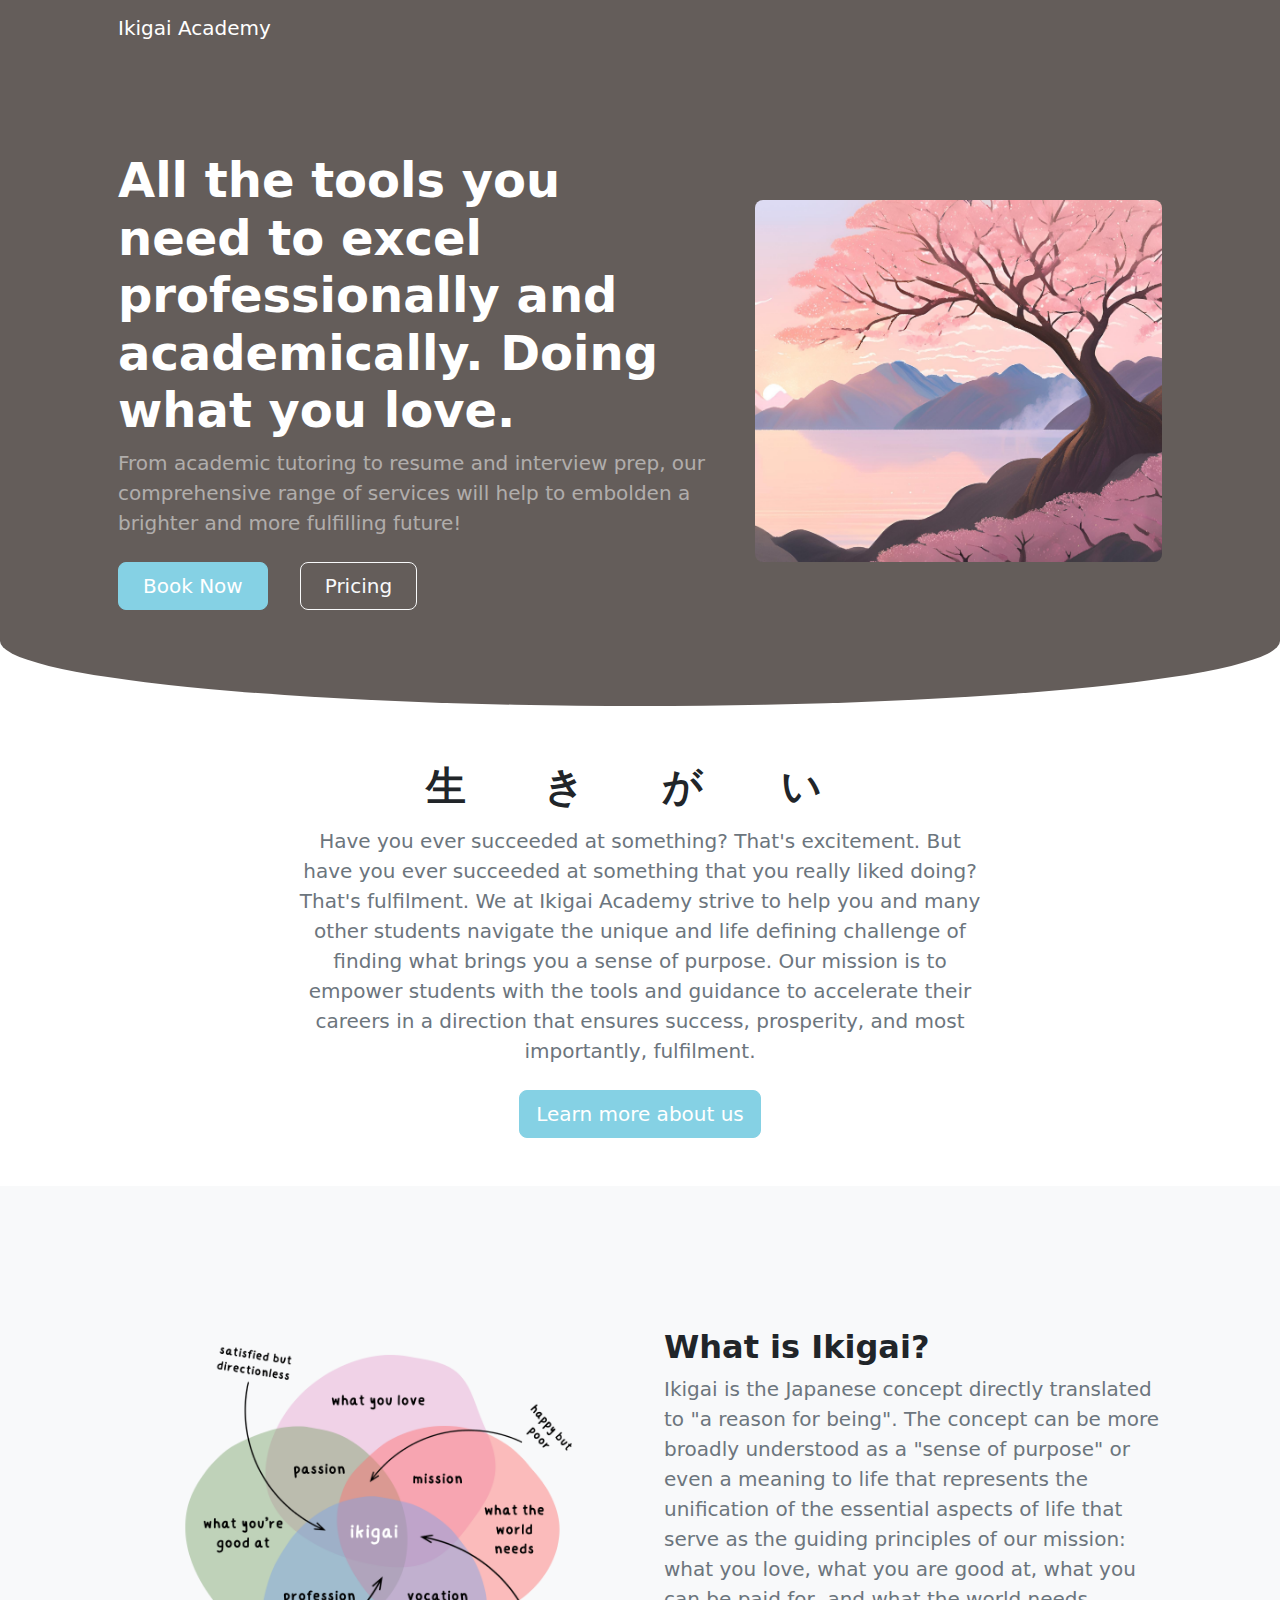
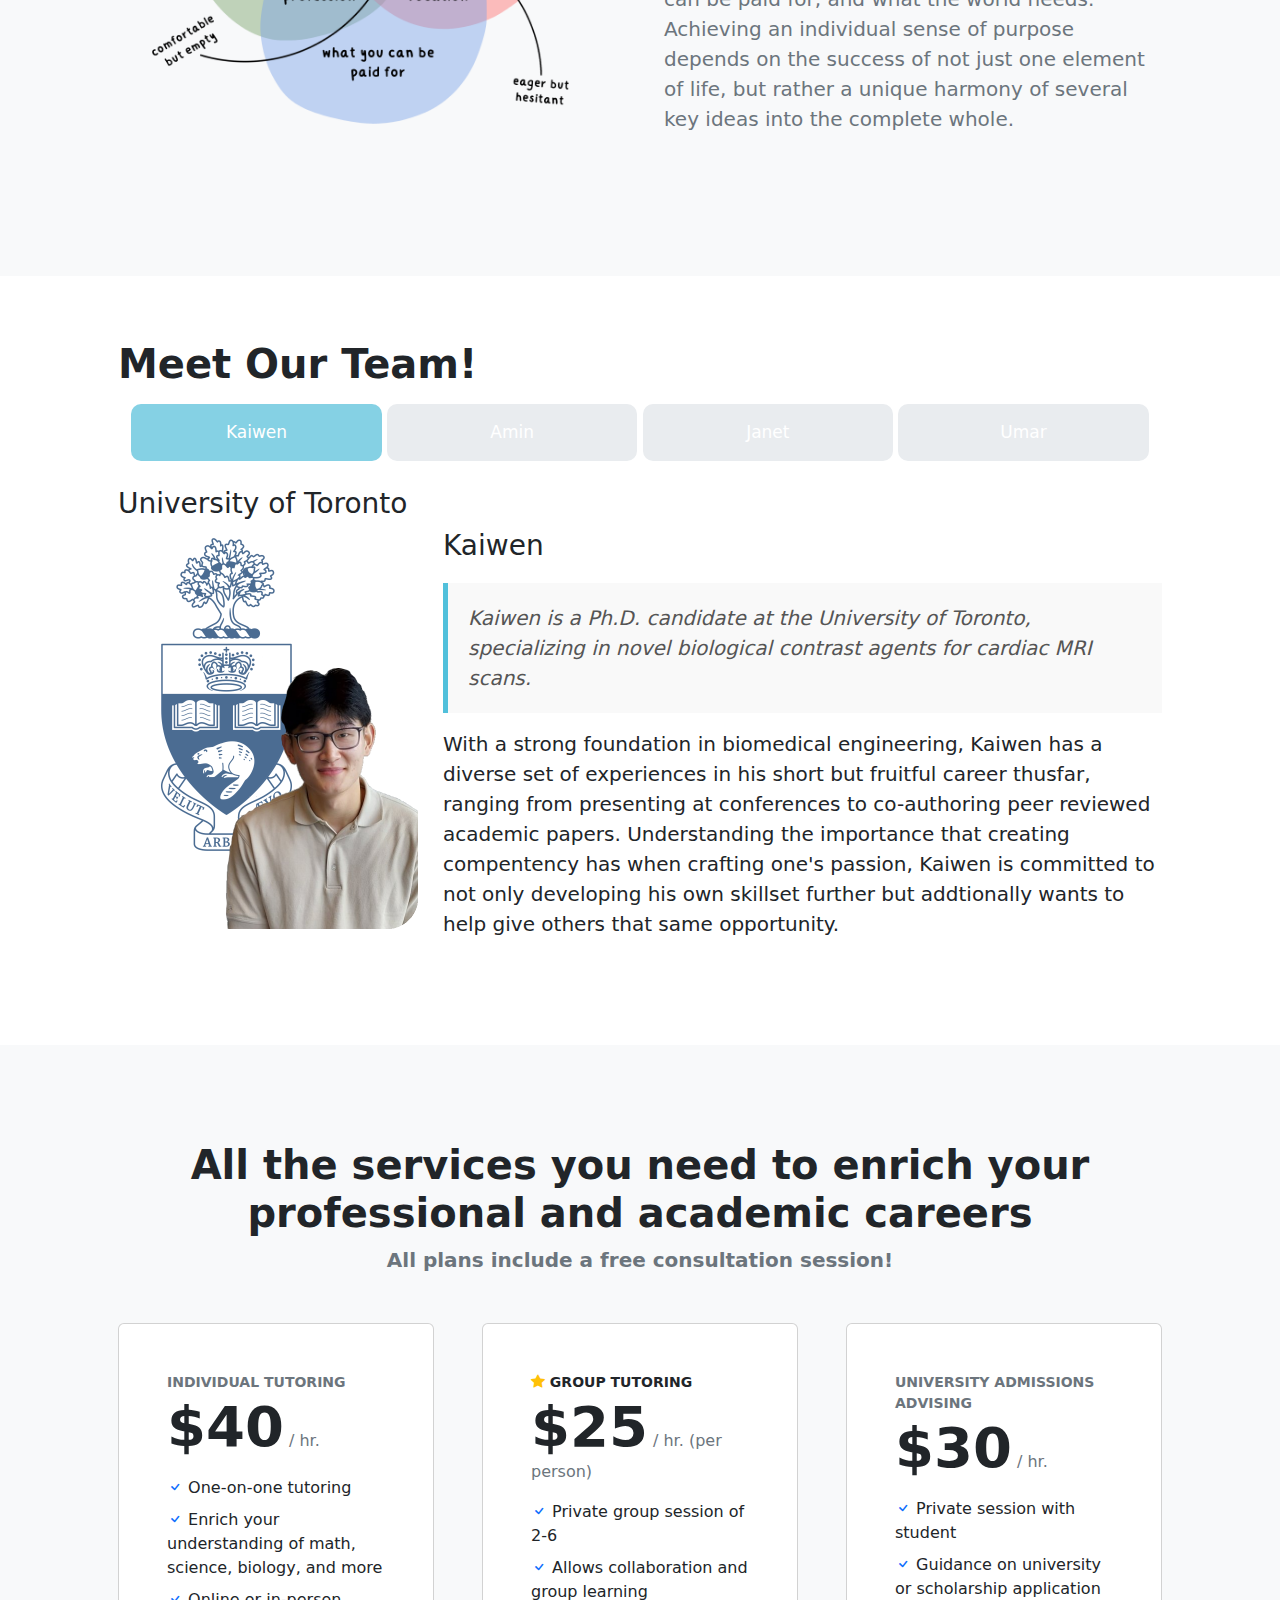
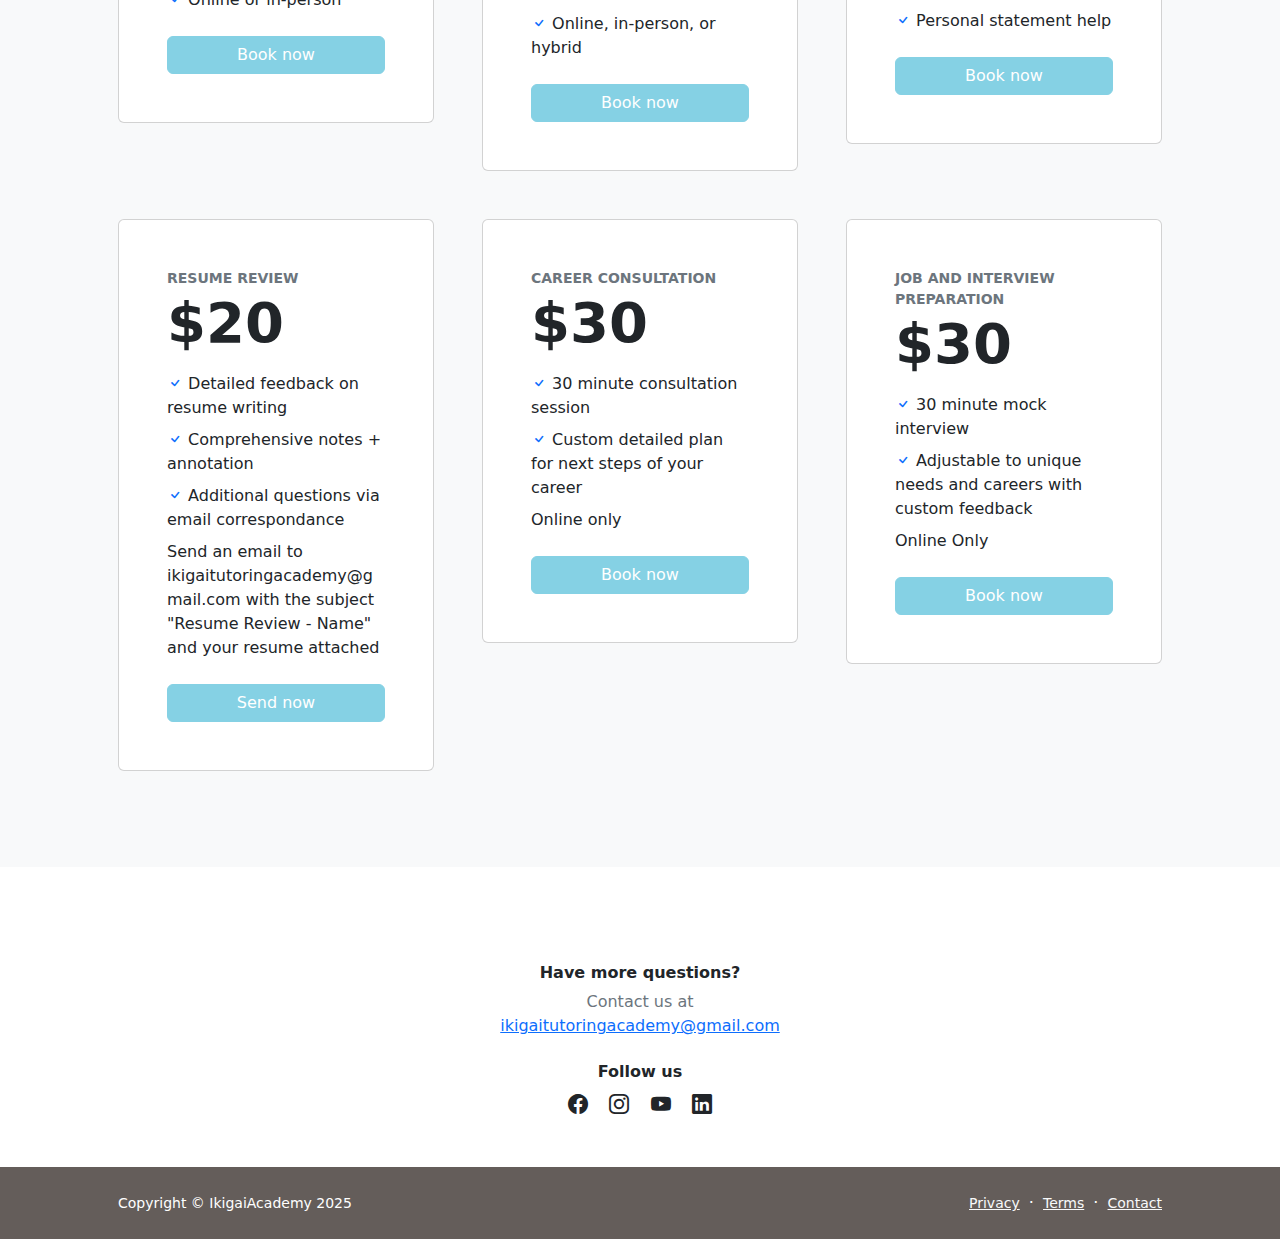
==== index.html @ 88d428cd "style: added stylistic fixes" ====
<!DOCTYPE html>
<html lang="en">
    <head>
        <meta charset="utf-8" />
        <meta name="viewport" content="width=device-width, initial-scale=1, shrink-to-fit=no" />
        <meta name="description" content= Comprehensive academic services company offering academic tutoring, resume services, personal profile and admissions services, job interview and leetcode preparation, and more"" />
        <meta name="author" content="Johnny and Umar" />
        <title>Ikigai Academy Website</title>
        <!-- Favicon-->
        <link rel="icon" type="image/x-icon" href="favicon.ico" />
        <!-- Bootstrap icons-->
        <!-- <link href="https://cdn.jsdelivr.net/npm/bootstrap-icons@1.5.0/font/bootstrap-icons.css" rel="stylesheet" /> -->
        <link rel="stylesheet" href="https://cdn.jsdelivr.net/npm/bootstrap-icons@1.11.3/font/bootstrap-icons.min.css">
        <!-- Core theme CSS (includes Bootstrap)-->
        <link href="css/styles.css" rel="stylesheet" />
    </head>
    <body class="d-flex flex-column h-100">
        <main class="flex-shrink-0">
            <!-- Navigation-->
            <nav class="navbar navbar-expand-lg navbar-dark bg-dark">
                <div class="container px-5">
                    <a class="navbar-brand" href="index.html">Ikigai Academy</a>
                    <!-- <button class="navbar-toggler" type="button" data-bs-toggle="collapse" data-bs-target="#navbarSupportedContent" aria-controls="navbarSupportedContent" aria-expanded="false" aria-label="Toggle navigation"><span class="navbar-toggler-icon"></span></button>
                    <div class="collapse navbar-collapse" id="navbarSupportedContent">
                        <ul class="navbar-nav ms-auto mb-2 mb-lg-0">
                            <li class="nav-item"><a class="nav-link" href="index.html">Home</a></li>
                            <li class="nav-item"><a class="nav-link" href="about.html">About</a></li>
                            <li class="nav-item"><a class="nav-link" href="contact.html">Contact</a></li>
                            <li class="nav-item"><a class="nav-link" href="pricing.html">Pricing</a></li>
                            <li class="nav-item"><a class="nav-link" href="faq.html">FAQ</a></li>
                            </li>
                        </ul>
                    </div> -->
                </div>
            </nav>
            <!-- Header-->
            <header class="bg-dark py-5 header-box">
                <div class="container px-5">
                    <div class="row gx-5 align-items-center justify-content-center">
                        <div class="col-lg-8 col-xl-7 col-xxl-6">
                            <div class="my-5 text-center text-xl-start">
                                <h1 class="display-5 fw-bolder text-white mb-2">All the tools you need to excel professionally and academically. Doing what you love.</h1>
                                <p class="lead fw-normal text-white-50 mb-4">From academic tutoring to resume and interview prep, our comprehensive range of services will help to embolden a brighter and more fulfilling future!</p>
                                <div class="d-grid gap-3 d-sm-flex justify-content-sm-center justify-content-xl-start">
                                    <a class="btn btn-primary btn-lg px-4 me-sm-3" href="https://calendar.app.google/bzR7MNmwE3rQ8UzT7">Book Now</a>
                                    <a class="btn btn-outline-light btn-lg px-4" href="#Pricing">Pricing</a>
                                </div>
                            </div>
                        </div>
                        <div class="col-xl-5 col-xxl-6 d-none d-xl-block text-center"><img class="img-fluid rounded-3 my-5" src="assets/sakura tree.jpg" alt="sakura tree" /></div>
                    </div>
                </div>
            </header>
            <div class="container px-5 pt-4">
                <div class="row justify-content-center">
                    <div class="col-lg-8 col-xxl-6">
                        <div class="text-center my-5">
                            <h1 class="fw-bolder mb-3 kerning"> 生 き が い</h1>
                            <p class="lead fw-normal text-muted mb-4">Have you ever succeeded at something? That's excitement. But have you ever succeeded at something that you really liked doing? That's fulfilment. We at Ikigai Academy strive to help you and many other students navigate the unique and life defining challenge of finding what brings you a sense of purpose. Our mission is to empower students with the tools and guidance to accelerate their careers in a direction that ensures success, prosperity, and most importantly, fulfilment. </p>
                            <a class="btn btn-primary btn-lg" href="#meet-the-team">Learn more about us</a>
                        </div>
                    </div>
                </div>
            </div>
            <!-- About section one-->
            <section class="py-5 bg-light" id="scroll-target">
                <div class="container px-5 my-5">
                    <div class="row gx-5 align-items-center">
                        <div class="col-lg-6"><img class="img-fluid rounded mb-5 mb-lg-0" src="assets/Ikigai Benefits.png" alt="Ikigai 4 way venn diagram" /></div>
                        <div class="col-lg-6">
                            <h2 class="fw-bolder">What is Ikigai?</h2>
                            <p class="lead fw-normal text-muted mb-0">Ikigai is the Japanese concept directly translated to "a reason for being". The concept can be more broadly understood as a "sense of purpose" or even a meaning to life that represents the unification of the essential aspects of life that serve as the guiding principles of our mission: what you love, what you are good at, what you can be paid for, and what the world needs. Achieving an individual sense of purpose depends on the success of not just one element of life, but rather a unique harmony of several key ideas into the complete whole. </p>
                        </div>
                    </div>
                </div>
            </section>
            <!-- Meet the Team Section -->
            <div class="py-5" id="meet-the-team">
                <div class="container px-5 my5">
                    <div class="row gx-5 justify-content-center mb-3 pb-3">
                            <h1 class="fw-bolder m-3"> Meet Our Team!</h1>
                            <div class="tab mb-3">
                                <button class="tablinks" onclick="openCity(event, 'Kaiwen')" id="defaultOpen">Kaiwen</button>
                                <button class="tablinks" onclick="openCity(event, 'Amin')">Amin</button>
                                <button class="tablinks" onclick="openCity(event, 'Janet')">Janet</button>
                                <button class="tablinks" onclick="openCity(event, 'Umar')">Umar</button>
                              </div>
                              
                              <div id="Kaiwen" class="tabcontent">
                                <h3>University of Toronto</h3>
                                <div class="tabcontent-image">
                                    <img src="assets/kaiwen ikigai.png" alt="Kaiwen profile picture with UofT Background" width="300" height="400">
                                </div>
                                <div class="tabcontent-text">
                                    <h3>
                                        Kaiwen
                                    </h3>
                                    <blockquote class="blockquote">
                                        Kaiwen is a Ph.D. candidate at the University of Toronto, specializing in novel biological contrast agents for cardiac MRI scans.
                                    </blockquote>
                                    <p>
                                        With a strong foundation in biomedical engineering, Kaiwen has a diverse set of experiences in his short but fruitful career thusfar, ranging from presenting at conferences to co-authoring peer reviewed academic papers. Understanding the importance that creating compentency has when crafting one's passion, Kaiwen is committed to not only developing his own skillset further but addtionally wants to help give others that same opportunity. 
                                    </p>
                                </div>
                              </div>
                              <div id="Amin" class="tabcontent">
                                <h3>University of McGill</h3>
                                <div class="tabcontent-image">
                                    <img src="assets/amin ikigai.png" alt="Amin profile picture with McGill Background" width="300" height="400">
                                </div>
                                <div class="tabcontent-text">
                                    <h3>Amin</h3>
                                    <blockquote class="blockquote">
                                        Amin is a M.Sc. candidate at the University of McGill in Montreal, concentrating on the control of cell morphology to enhance fusion.
                                    </blockquote>
                                    <p> 
                                        Prior to starting his tenure at the University of McGill, Amin worked extensively in tutoring and accumulated valuable experience working with students in both private tutoring companies and in an academic setting as a teaching assistant. Amin's ability to simplify complex ideas into more understandable foundational concepts with patience and compassion earns him the high praises of both his students and his supervisors alike. While Amin is highly passionate about the delivery of quality education to students in need, he is frustrated with gaps in the tutoring industry and aims to address those insufficiencies. 
                                    </p> 
                                </div>
                              </div>
                              
                              <div id="Janet" class="tabcontent">
                                <h3>University of British Columbia</h3>
                                <div class="tabcontent-image">
                                    <img src="assets/ikigai janet.png" alt="Janet profile picture with UBC logo" width="300" height="400">
                                </div>
                                <div class="tabcontent-text">
                                    <h3>Janet</h3>
                                    <blockquote class="blockquote">
                                        Janet is a graduate M.Eng. student at the University of British Columbia where she is studying advanced anatomy and genomics to expand her theoretical knowledge of biology in hopes of making a novel research contribution in the future.
                                    </blockquote>
                                    <p>
                                        Janet has extensive experience with the AP Biology curriculum and entry-level university and highschool biology courses. She has worked with students to strengthen their foundational understanding of biological principles. With a commitment to enriching curiosity and academic excellence, Janet enjoys helping others navigate complex scientific concepts and develop a deeper appreciation for the life sciences.
                                    </p>
                                </div>
                              </div>
                              
                              <div id="Umar" class="tabcontent">
                                <h3>University of Waterloo</h3>
                                <div class="tabcontent-image">
                                    <img src="assets/umar ikigai.png" alt="Umar profile picture with UWaterloo logo" width="300" height="400">
                                </div>
                                <div class ="tabcontent-text">
                                    <h3>Umar</h3>
                                    <blockquote class="blockquote">
                                        Umar is a Ph.D. student at the University of Waterloo where he is interested in leveraging the rich source of information from novel imaging modalities to better equip doctors in making diagnostic decisions. 
                                    </blockquote>
                                    <p>
                                        Umar has accumulated a breadth of experience in tutoring and career coaching that make him an invaluable asset to the team. One of his biggest contributions is the creation and instruction of a coding bootcamp course in coordination with the University of British Columbia to enroll over 90 students who were able to develop fundamental coding skills as a result. Many students have also been successful in securing job offers much in part to Umar's guidance. As an enormous proponent of the  "do something you like" mindset, Umar hopes to equip students with the tools and mindset they need to do exactly that.  
                                    </p>
                                </div>
                            </div>
                    </div>
                </div>
            </div>
            <!-- Testimonial section-->
            <!-- Ill fill this in once the website is more complete and I can show people the website to ask for testimonials-->
            <!-- <div class="py-5 bg-light">
                <div class="container px-5 my-5">
                    <div class="row gx-5 justify-content-center">
                        <div class="col-lg-10 col-xl-7">
                            <div class="text-center">
                                <div class="fs-4 mb-4 fst-italic">"Working with Start Bootstrap templates has saved me tons of development time when building new projects! Starting with a Bootstrap template just makes things easier!"</div>
                                <div class="d-flex align-items-center justify-content-center">
                                    <img class="rounded-circle me-3" src="https://dummyimage.com/40x40/ced4da/6c757d" alt="..." />
                                    <div class="fw-bold">
                                        Tom Ato
                                        <span class="fw-bold text-primary mx-1">/</span>
                                        CEO, Pomodoro
                                    </div>
                                </div>
                            </div>
                        </div>
                    </div>
                </div>
            </div> -->
                    <!-- Pricing Section -->
                    <section id="Pricing" class="bg-light py-5">
                        <div class="container px-5 my-5">
                            <div class="text-center mb-5">
                                <h1 class="fw-bolder">All the services you need to enrich your professional and academic careers</h1>
                                <p class="lead fw-normal text-muted mb-0"><strong>All plans include a free consultation session!</strong></p>
                            </div>
                            <div class="row gx-5 gy-5 justify-content-center">
                                <!-- Pricing card Individual Tutoring Rate-->
                                <div class="col-lg-6 col-xl-4">
                                    <div class="card mb-5 mb-xl-0">
                                        <div class="card-body p-5">
                                            <div class="small text-uppercase fw-bold text-muted">Individual Tutoring</div>
                                            <div class="mb-3">
                                                <span class="display-4 fw-bold">$40</span>
                                                <span class="text-muted">/ hr.</span>
                                            </div>
                                            <ul class="list-unstyled mb-4">
                                                <li class="mb-2">
                                                    <i class="bi bi-check text-primary"></i>
                                                    One-on-one tutoring
                                                </li>
                                                <li class="mb-2">
                                                    <i class="bi bi-check text-primary"></i>
                                                    Enrich your understanding of math, science, biology, and more
                                                </li>
                                                <li class="mb-2">
                                                    <i class="bi bi-check text-primary"></i>
                                                    Online or in-person
                                                </li>
                                            </ul>
                                            <div class="d-grid"><a class="btn btn-primary" href="https://calendar.app.google/Tv4Whkvnb2jvMEW5A">Book now</a></div>
                                        </div>
                                    </div>
                                </div>
                                <!-- Pricing card pro-->
                                <div class="col-lg-6 col-xl-4">
                                    <div class="card mb-5 mb-xl-0">
                                        <div class="card-body p-5">
                                            <div class="small text-uppercase fw-bold">
                                                <i class="bi bi-star-fill text-warning"></i>
                                                Group Tutoring
                                            </div>
                                            <div class="mb-3">
                                                <span class="display-4 fw-bold">$25</span>
                                                <span class="text-muted">/ hr. (per person) </span>
                                            </div>
                                            <ul class="list-unstyled mb-4">
                                                <li class="mb-2">
                                                    <i class="bi bi-check text-primary"></i>
                                                    Private group session of 2-6
                                                </li>
                                                <li class="mb-2">
                                                    <i class="bi bi-check text-primary"></i>
                                                    Allows collaboration and group learning
                                                </li>
                                                <li class="mb-2">
                                                    <i class="bi bi-check text-primary"></i>
                                                    Online, in-person, or hybrid
                                                </li>
                                            </ul>
                                            <div class="d-grid"><a class="btn btn-primary" href="https://calendar.app.google/Tv4Whkvnb2jvMEW5A">Book now</a></div>
                                        </div>
                                    </div>
                                </div>
                                <!-- Pricing card university/scholarship admissions-->
                                <div class="col-lg-6 col-xl-4">
                                    <div class="card">
                                        <div class="card-body p-5">
                                            <div class="small text-uppercase fw-bold text-muted">University Admissions Advising</div>
                                            <div class="mb-3">
                                                <span class="display-4 fw-bold">$30</span>
                                                <span class="text-muted">/ hr.</span>
                                            </div>
                                            <ul class="list-unstyled mb-4">
                                                <li class="mb-2">
                                                    <i class="bi bi-check text-primary"></i>
                                                    Private session with student
                                                </li>
                                                <li class="mb-2">
                                                    <i class="bi bi-check text-primary"></i>
                                                    Guidance on university or scholarship application
                                                </li>
                                                <li class="mb-2">
                                                    <i class="bi bi-check text-primary"></i>
                                                    Personal statement help
                                                </li>
                                            </ul>
                                            <div class="d-grid"><a class="btn btn-primary" href="https://calendar.app.google/Tv4Whkvnb2jvMEW5A">Book now</a></div>
                                        </div>
                                    </div>
                                </div>
                                <!-- Resume Review Price card-->
                                <div class="col-lg-6 col-xl-4">
                                    <div class="card">
                                        <div class="card-body p-5">
                                            <div class="small text-uppercase fw-bold text-muted">Resume Review</div>
                                            <div class="mb-3">
                                                <span class="display-4 fw-bold">$20</span>
                                            </div>
                                            <ul class="list-unstyled mb-4">
                                                <li class="mb-2">
                                                    <i class="bi bi-check text-primary"></i>
                                                    Detailed feedback on resume writing
                                                </li>
                                                <li class="mb-2">
                                                    <i class="bi bi-check text-primary"></i>
                                                    Comprehensive notes + annotation
                                                </li>
                                                <li class="mb-2">
                                                    <i class="bi bi-check text-primary"></i>
                                                    Additional questions via email correspondance
                                                </li>
                                                <li class="mb-2">
                                                    <i class="bi text-primary"></i>
                                                    Send an email to ikigaitutoringacademy@gmail.com with the subject "Resume Review - Name" and your resume attached
                                                </li>
                                            </ul>
                                            <div class="d-grid"><a class="btn btn-primary" href="mailto:ikigaitutoringacademy@gmail.com">Send now</a></div>
                                        </div>
                                    </div>
                                </div>
                                <!-- Career Consultation-->
                                <div class="col-lg-6 col-xl-4">
                                    <div class="card">
                                        <div class="card-body p-5">
                                            <div class="small text-uppercase fw-bold text-muted">Career Consultation</div>
                                            <div class="mb-3">
                                                <span class="display-4 fw-bold">$30</span>
                                            </div>
                                            <ul class="list-unstyled mb-4">
                                                <li class="mb-2">
                                                    <i class="bi bi-check text-primary"></i>
                                                    30 minute consultation session
                                                </li>
                                                <li class="mb-2">
                                                    <i class="bi bi-check text-primary"></i>
                                                    Custom detailed plan for next steps of your career
                                                </li>
                                                <li class="mb-2">
                                                    <i class="bi text-primary"></i>
                                                    Online only
                                                </li>
                                            </ul>
                                            <div class="d-grid"><a class="btn btn-primary" href="https://calendar.app.google/V8hbBfUcusur49PV9">Book now</a></div>
                                        </div>
                                    </div>
                                </div>
                                <!-- job and interview preparation -->
                                <div class="col-lg-6 col-xl-4">
                                    <div class="card">
                                        <div class="card-body p-5">
                                            <div class="small text-uppercase fw-bold text-muted">Job and Interview Preparation</div>
                                            <div class="mb-3">
                                                <span class="display-4 fw-bold">$30</span>
                                            </div>
                                            <ul class="list-unstyled mb-4">
                                                <li class="mb-2">
                                                    <i class="bi bi-check text-primary"></i>
                                                    30 minute mock interview 
                                                </li>
                                                <li class="mb-2">
                                                    <i class="bi bi-check text-primary"></i>
                                                    Adjustable to unique needs and careers with custom feedback
                                                </li>
                                                <li class="mb-2">
                                                    <i class="bi text-primary"></i>
                                                    Online Only
                                                </li>
                                            </ul>
                                            <div class="d-grid"><a class="btn btn-primary" href="https://calendar.app.google/V8hbBfUcusur49PV9">Book now</a></div>
                                        </div>
                                    </div>
                                </div>
                            </div>
                        </div>
                    </section>
                    <!-- Contact Us Section -->
                    <div class="col-xl-4 mx-auto">
                        <div class="card border-0 mt-xl-5">
                            <div class="card-body p-4 py-lg-5">
                                <div class="d-flex align-items-center justify-content-center">
                                    <div class="text-center">
                                        <div class="h6 fw-bolder">Have more questions?</div>
                                        <p class="text-muted mb-4">
                                            Contact us at
                                            <br />
                                            <a href="mailto:ikigaitutoringacademy@gmail.com">ikigaitutoringacademy@gmail.com</a>
                                        </p>
                                        <div class="h6 fw-bolder">Follow us</div>
                                        <a class="fs-5 px-2 link-dark" href="https://www.facebook.com/profile.php?id=61571661329926"><i class="bi-facebook"></i></a>
                                        <a class="fs-5 px-2 link-dark" href="https://www.instagram.com/ikigai.learning/"><i class="bi-instagram"></i></a>
                                        <a class="fs-5 px-2 link-dark" href="https://www.youtube.com/channel/UC8iQ8KEg0OSWCcL-Brpf7nA"><i class="bi-youtube"></i></a>
                                        <a class="fs-5 px-2 link-dark" href="https://www.linkedin.com/company/ikigailearningacademy/"><i class="bi-linkedin"></i></a> 
                                    </div>
                                </div>
                            </div>
                        </div>
                    </div>
                    <!-- Call to action-->
                    <!-- <div class="bg-primary bg-gradient p-4 p-sm-5">
                        <div class="d-flex align-items-center justify-content-center flex-column flex-xl-row text-center text-xl-start">
                            <div class="ms-xl-4">
                                <div class="input-group mb-2">
                                    <input class="form-control" type="text" placeholder="Email address..." aria-label="Email address..." aria-describedby="button-newsletter" />
                                    <button class="btn btn-outline-light" id="button-newsletter" type="button">Sign up</button>
                                </div>
                                <div class="small text-white-50">We care about privacy, and will never share your data.</div>
                            </div>
                        </div>
                    </div> -->
                <!-- </div> -->
            <!-- </section> -->
        </main>
        <!-- Footer-->
        <footer class="bg-dark py-4 mt-auto">
            <div class="container px-5">
                <div class="row align-items-center justify-content-between flex-column flex-sm-row">
                    <div class="col-auto"><div class="small m-0 text-white">Copyright &copy; IkigaiAcademy 2025</div></div>
                    <div class="col-auto">
                        <a class="link-light small" href="#!">Privacy</a>
                        <span class="text-white mx-1">&middot;</span>
                        <a class="link-light small" href="#!">Terms</a>
                        <span class="text-white mx-1">&middot;</span>
                        <a class="link-light small" href="#!">Contact</a>
                    </div>
                </div>
            </div>
        </footer>
        <!-- Bootstrap core JS-->
        <script src="https://cdn.jsdelivr.net/npm/bootstrap@5.2.3/dist/js/bootstrap.bundle.min.js"></script>
        <!-- Core theme JS-->
        <script src="js/scripts.js"></script>
    </body>
</html>
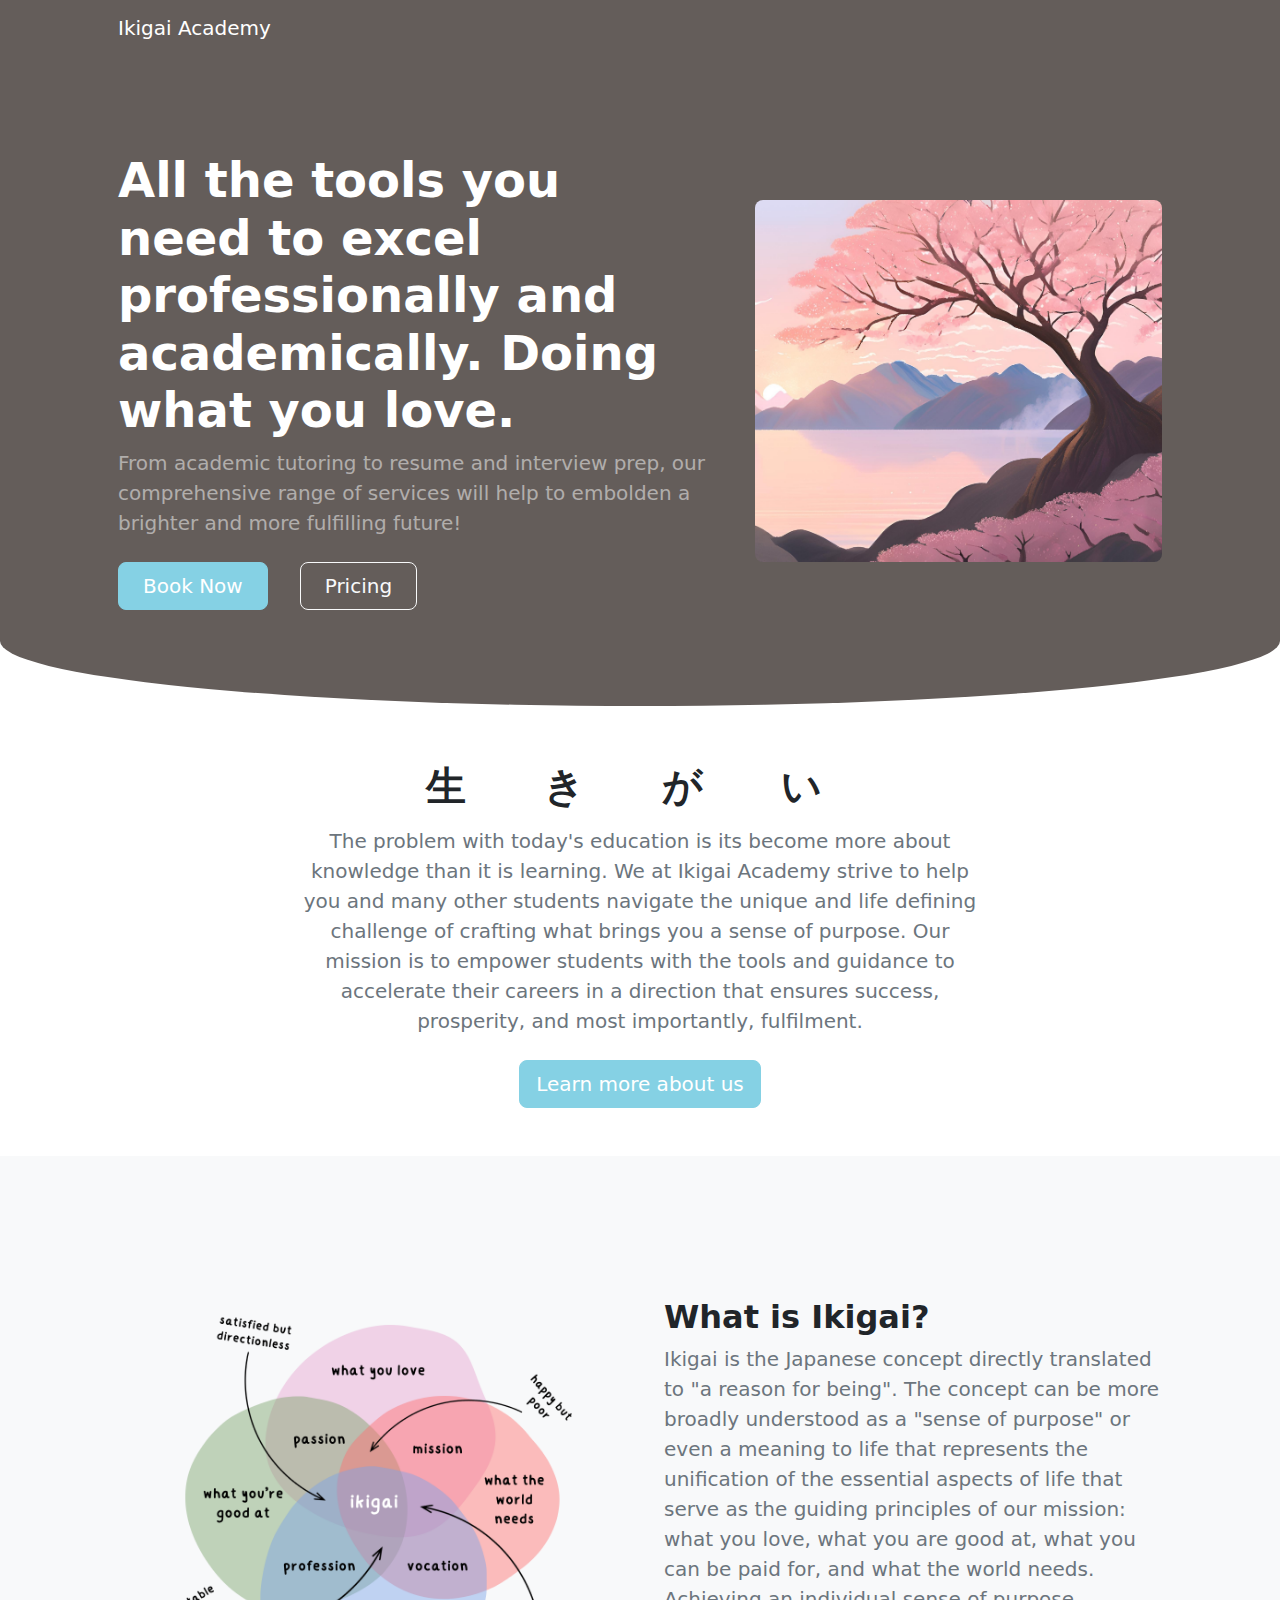
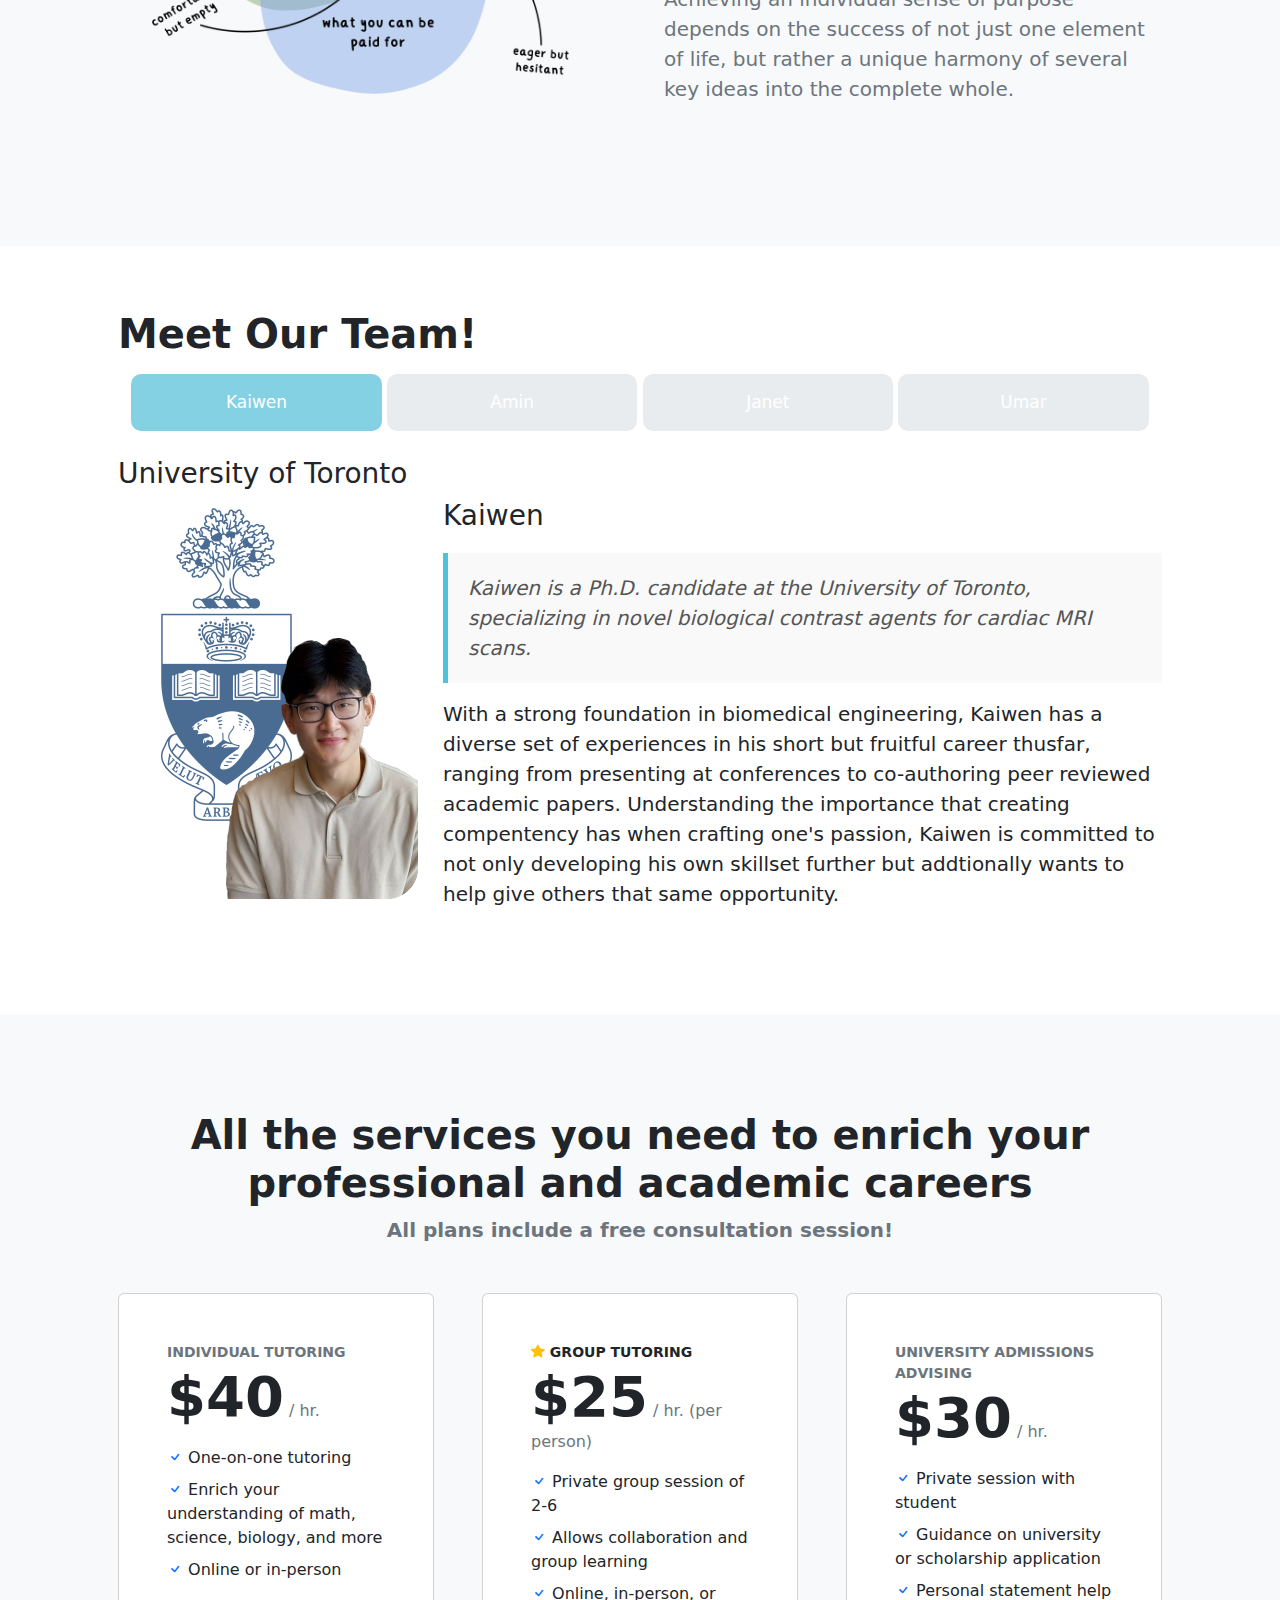
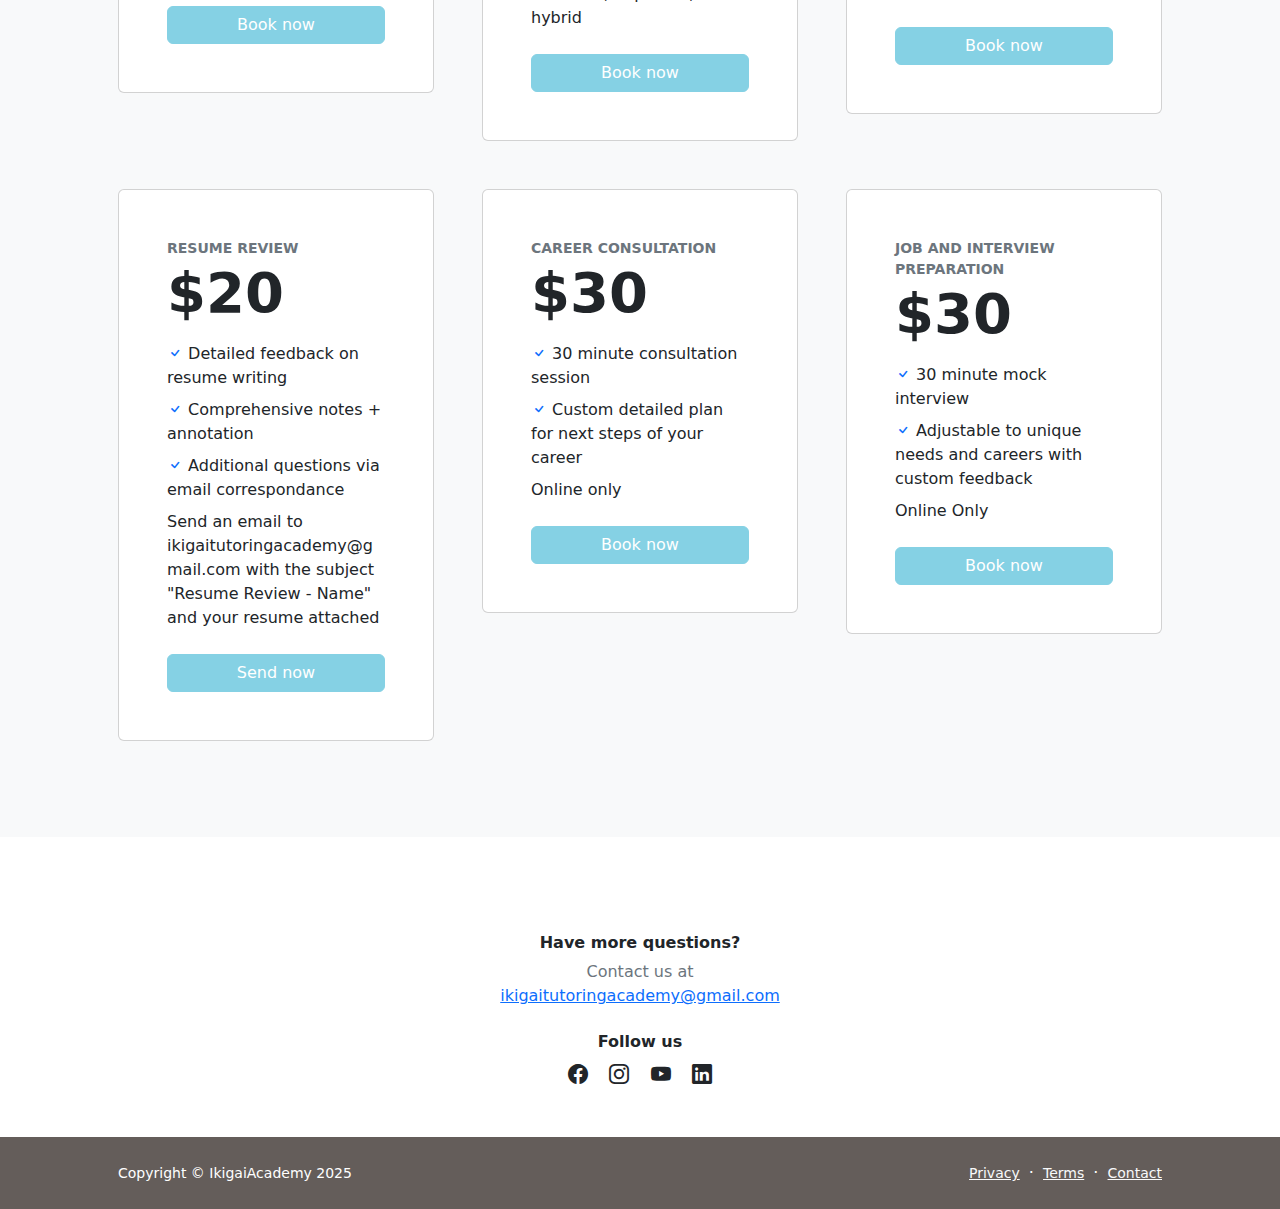
==== commit 8e2ebff0: "chore: changed text" ====
--- a/index.html
+++ b/index.html
@@ -56,7 +56,7 @@
                     <div class="col-lg-8 col-xxl-6">
                         <div class="text-center my-5">
                             <h1 class="fw-bolder mb-3 kerning"> 生 き が い</h1>
-                            <p class="lead fw-normal text-muted mb-4">Have you ever succeeded at something? That's excitement. But have you ever succeeded at something that you really liked doing? That's fulfilment. We at Ikigai Academy strive to help you and many other students navigate the unique and life defining challenge of finding what brings you a sense of purpose. Our mission is to empower students with the tools and guidance to accelerate their careers in a direction that ensures success, prosperity, and most importantly, fulfilment. </p>
+                            <p class="lead fw-normal text-muted mb-4">The problem with today's education is its become more about knowledge than it is learning. We at Ikigai Academy strive to help you and many other students navigate the unique and life defining challenge of crafting what brings you a sense of purpose. Our mission is to empower students with the tools and guidance to accelerate their careers in a direction that ensures success, prosperity, and most importantly, fulfilment. </p>
                             <a class="btn btn-primary btn-lg" href="#meet-the-team">Learn more about us</a>
                         </div>
                     </div>
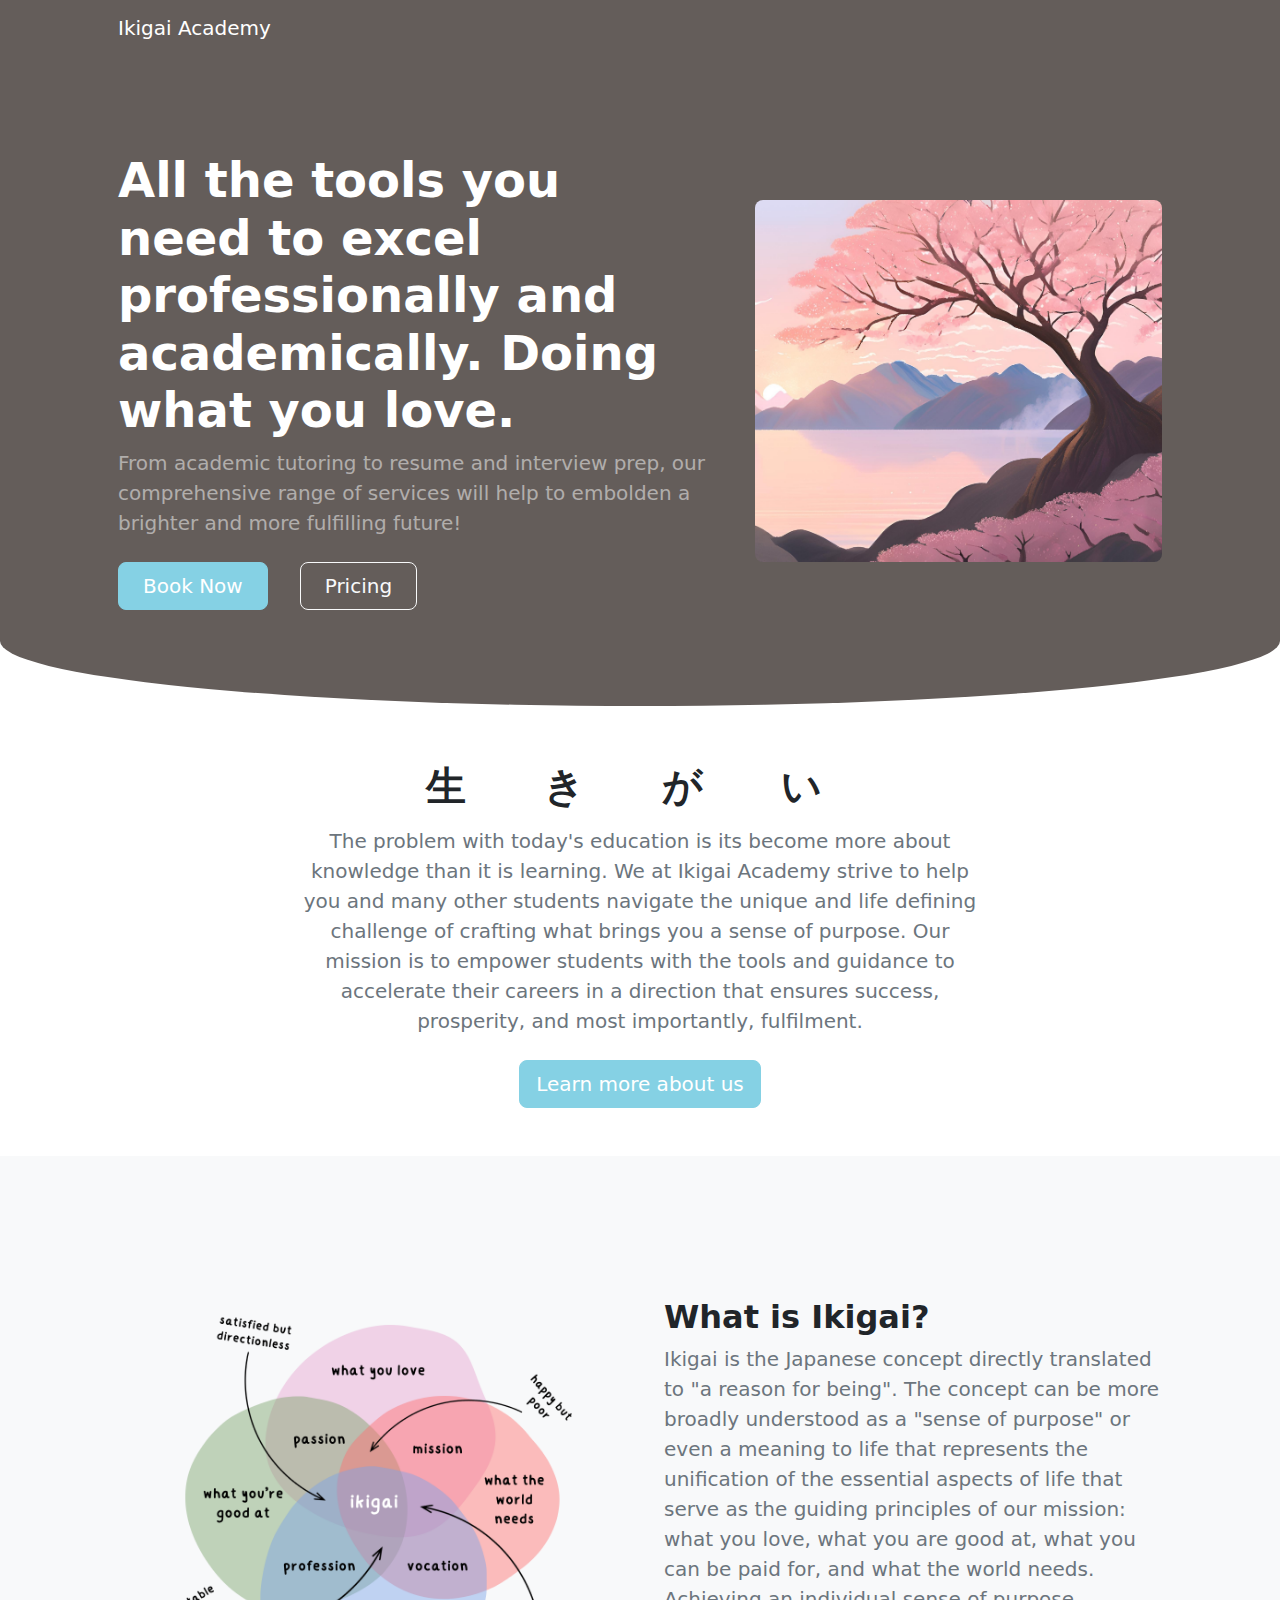
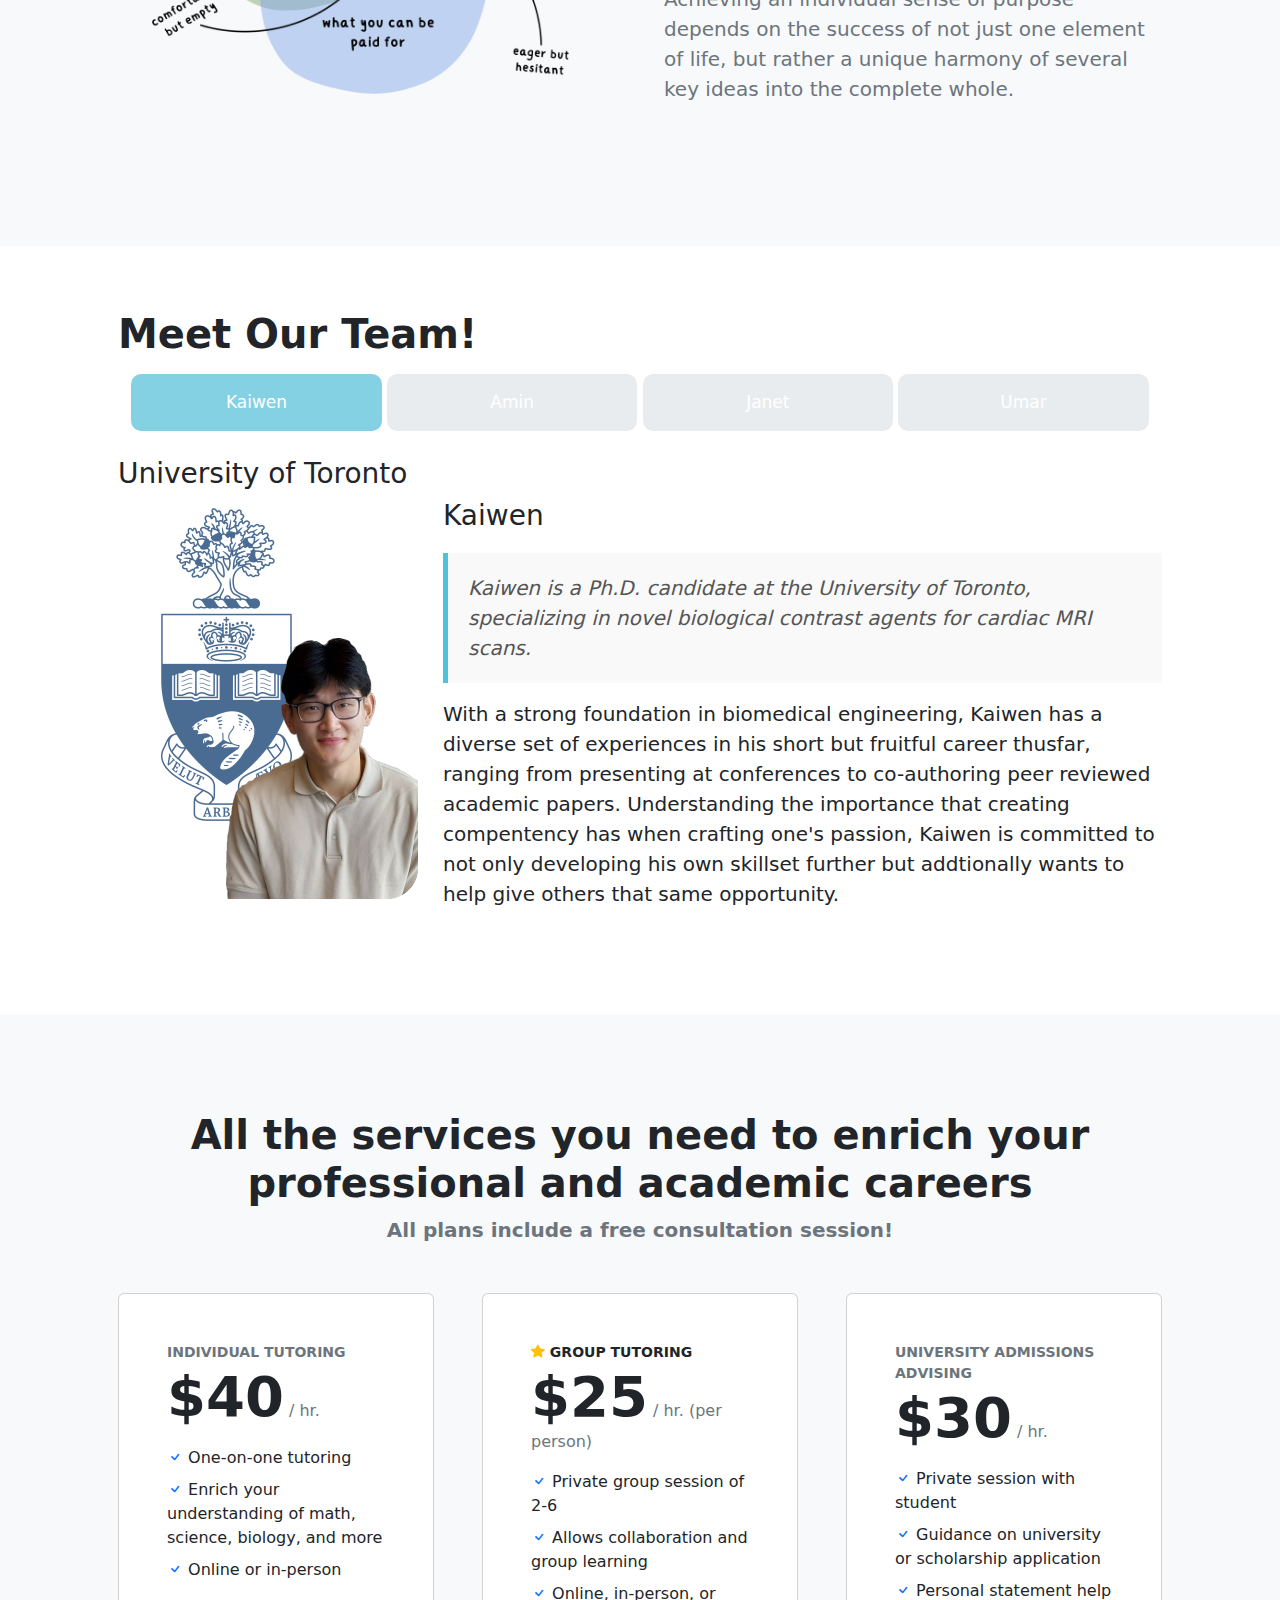
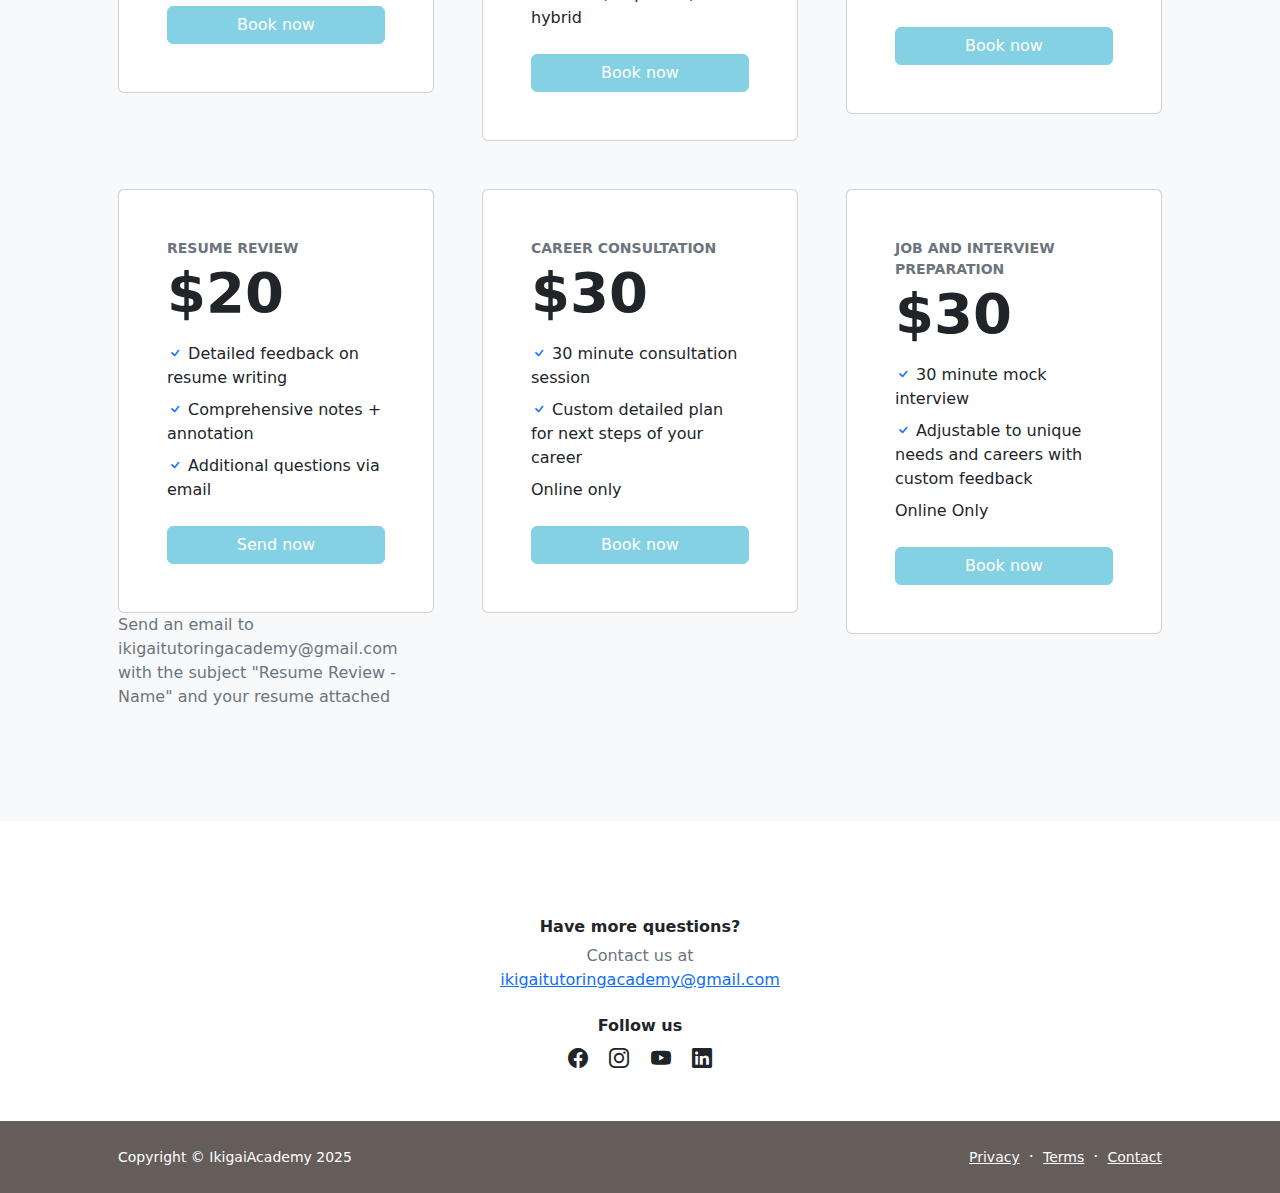
==== commit 62a0a769: "style: fixed misalignment of price card sizes" ====
--- a/index.html
+++ b/index.html
@@ -285,16 +285,19 @@
                                                 </li>
                                                 <li class="mb-2">
                                                     <i class="bi bi-check text-primary"></i>
-                                                    Additional questions via email correspondance
-                                                </li>
-                                                <li class="mb-2">
+                                                    Additional questions via email
+                                                </li>
+                                                <!-- <li class="mb-2">
                                                     <i class="bi text-primary"></i>
                                                     Send an email to ikigaitutoringacademy@gmail.com with the subject "Resume Review - Name" and your resume attached
-                                                </li>
+                                                </li> -->
                                             </ul>
                                             <div class="d-grid"><a class="btn btn-primary" href="mailto:ikigaitutoringacademy@gmail.com">Send now</a></div>
                                         </div>
                                     </div>
+                                    <p class="text-secondary">
+                                        Send an email to ikigaitutoringacademy@gmail.com with the subject "Resume Review - Name" and your resume attached
+                                    </p>
                                 </div>
                                 <!-- Career Consultation-->
                                 <div class="col-lg-6 col-xl-4">
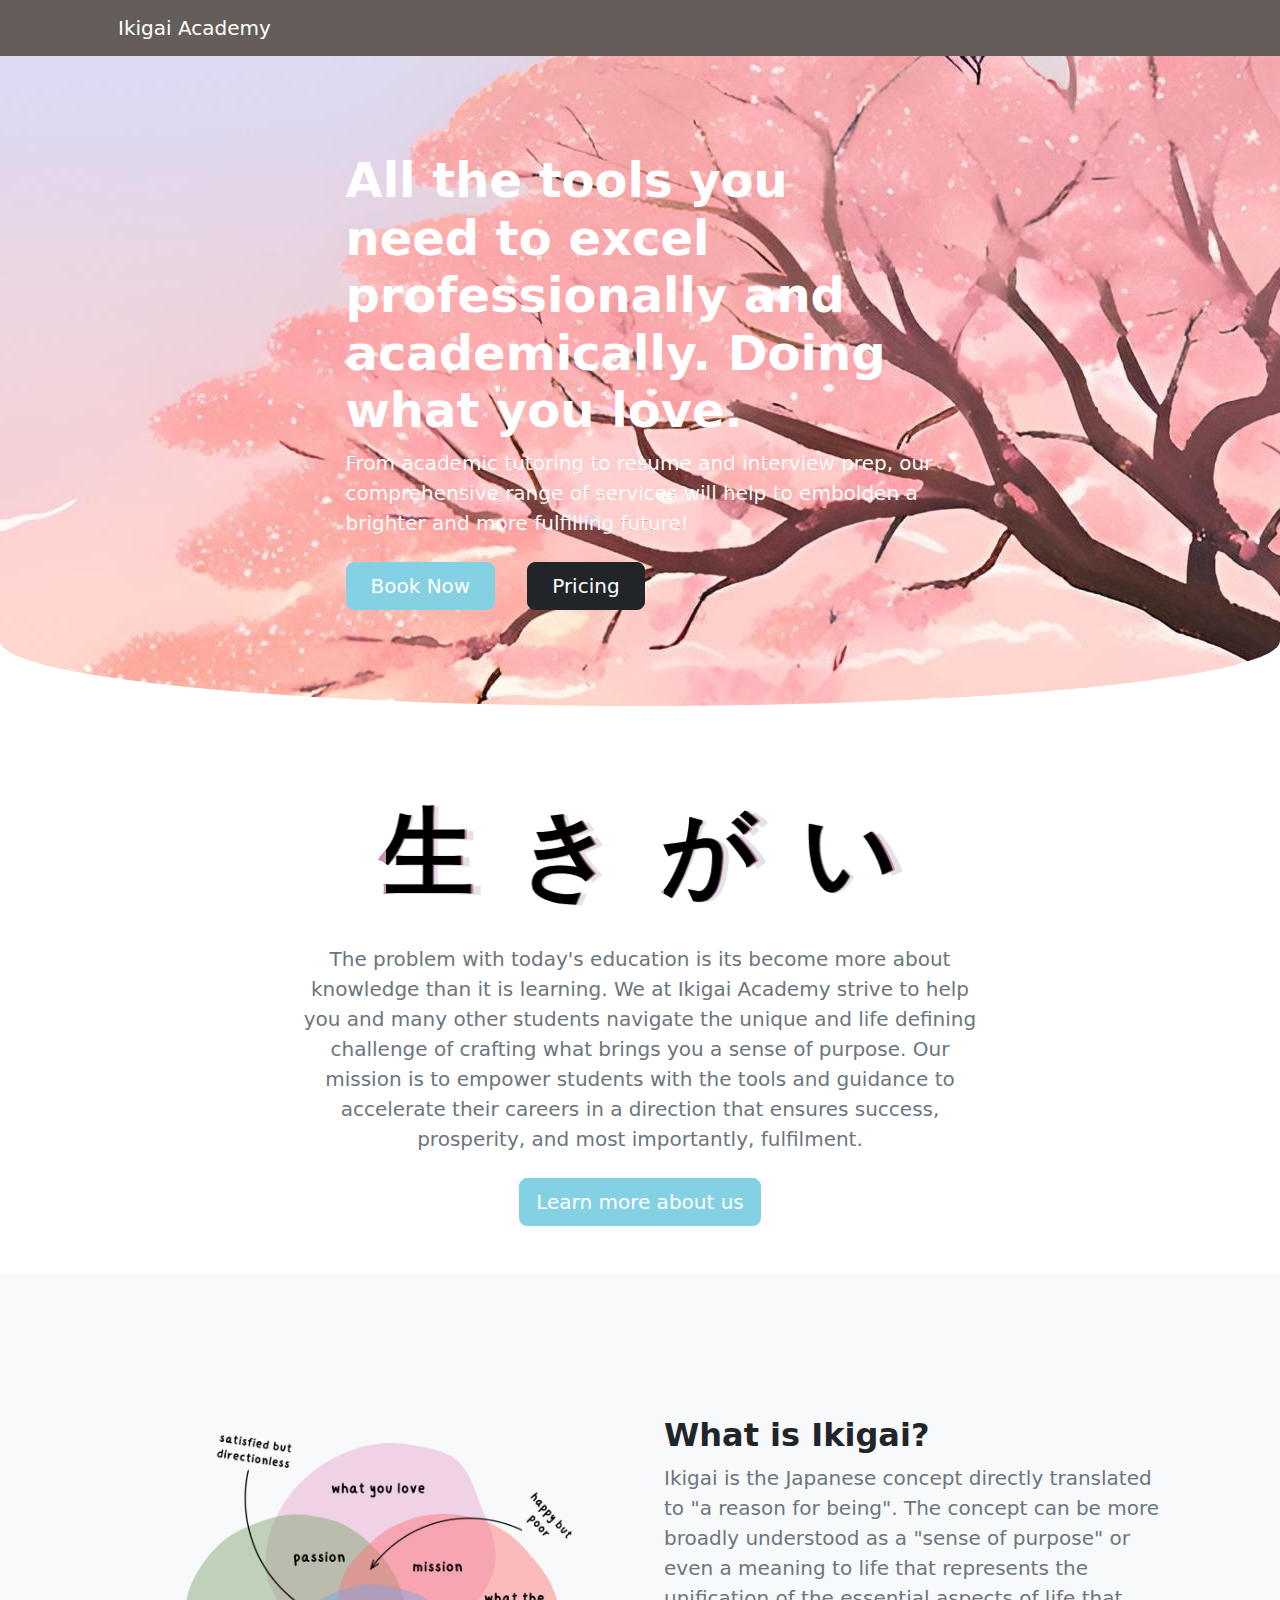
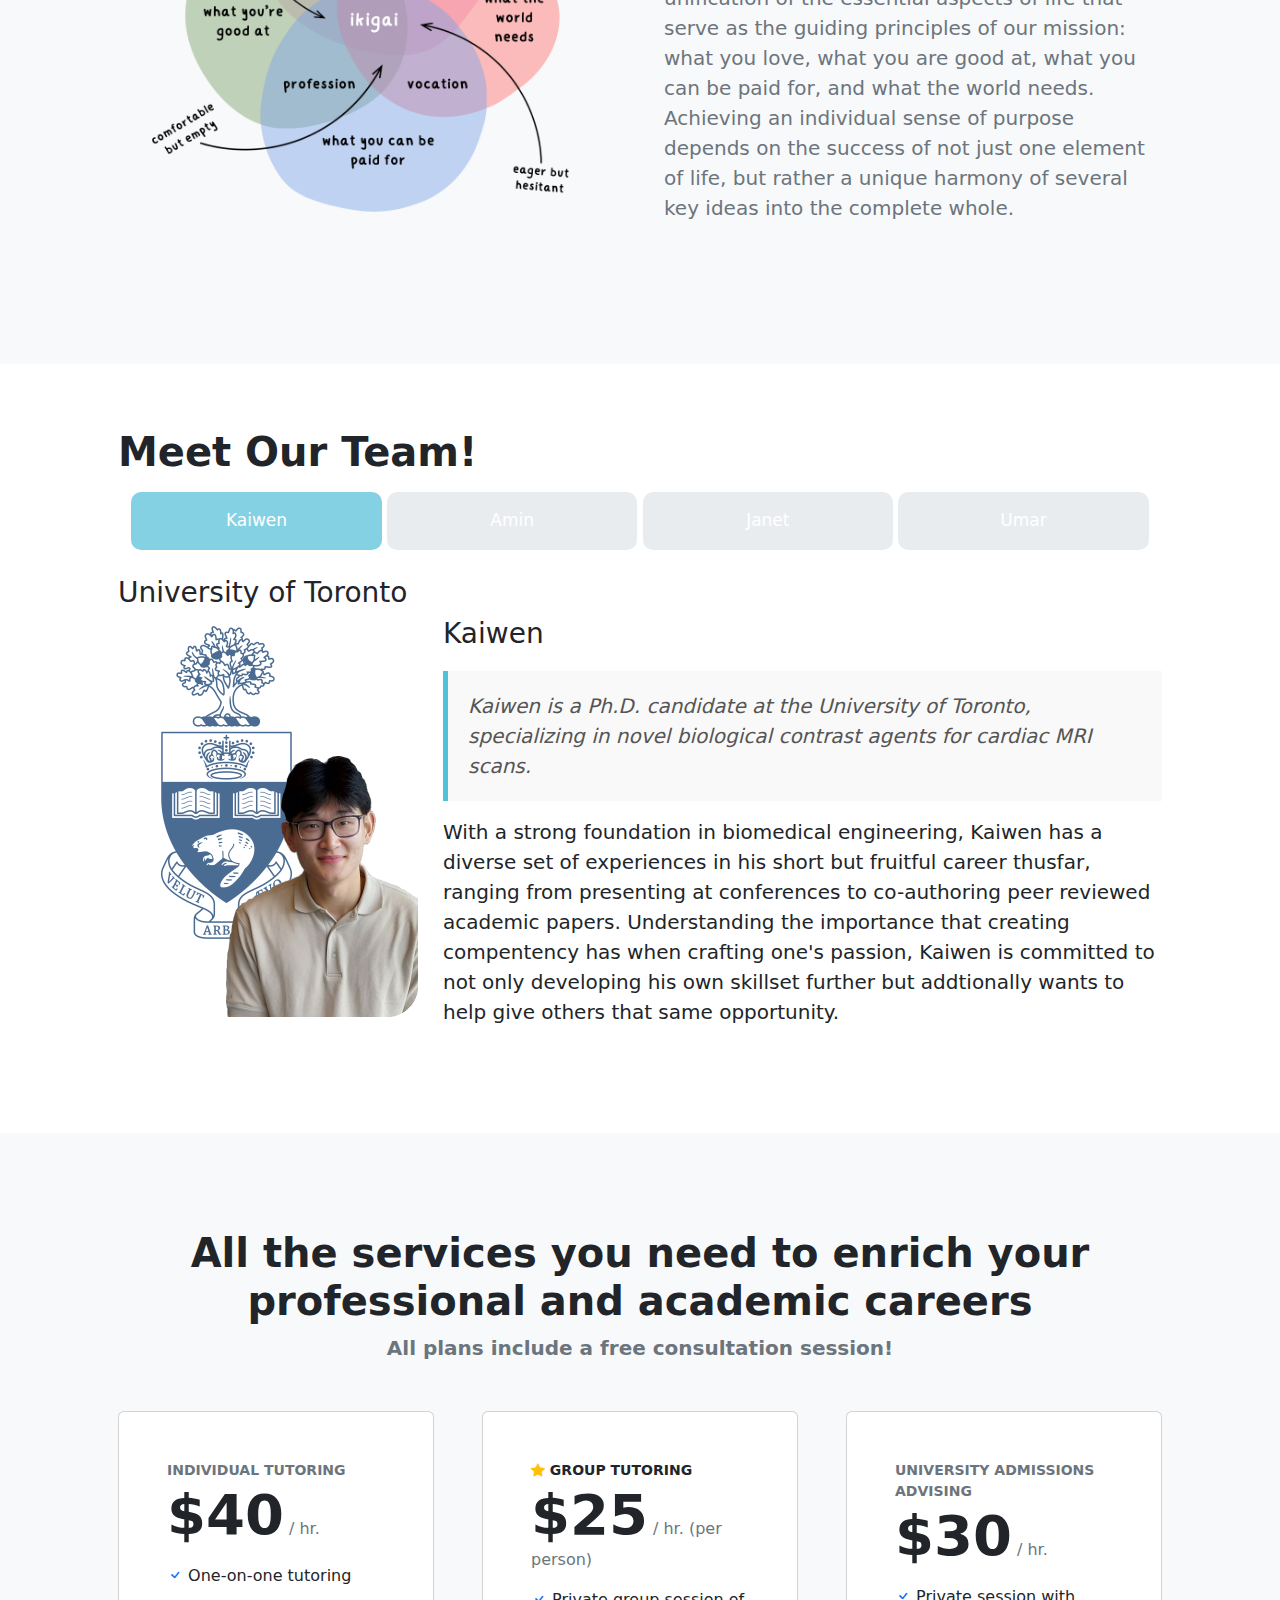
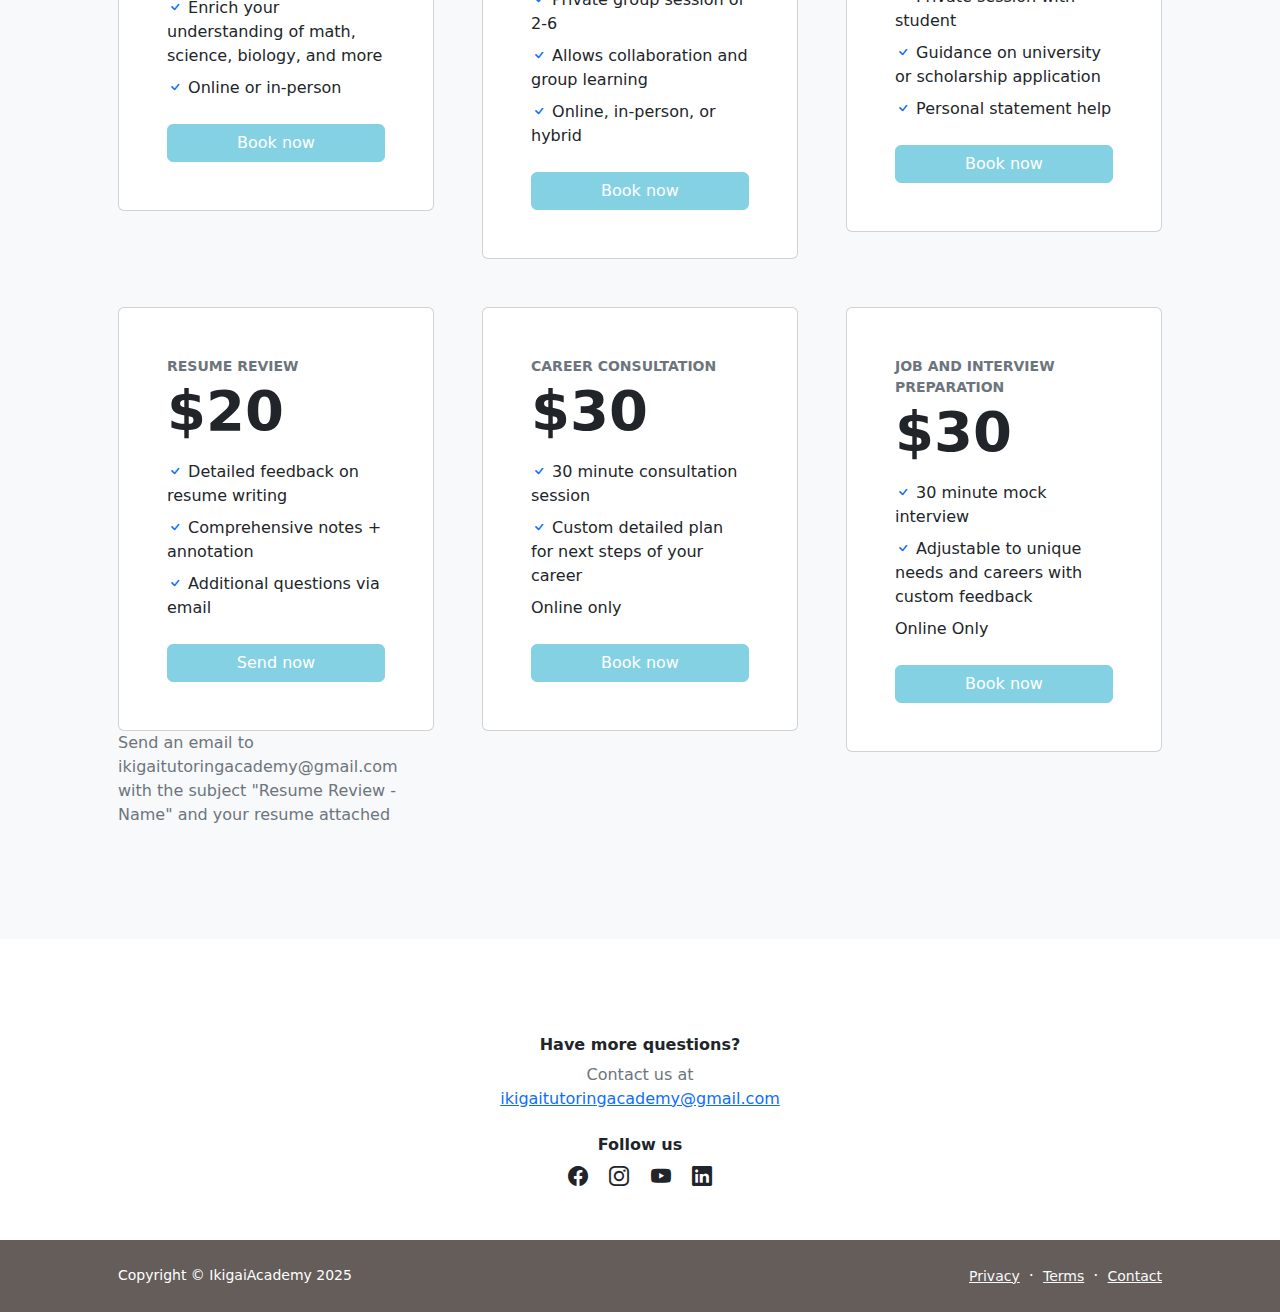
==== commit a6180789: "feat: added interactive letters style: changed background to tree" ====
--- a/index.html
+++ b/index.html
@@ -34,20 +34,20 @@
                 </div>
             </nav>
             <!-- Header-->
-            <header class="bg-dark py-5 header-box">
+            <header class="bg-sakurai py-5 header-box">
                 <div class="container px-5">
                     <div class="row gx-5 align-items-center justify-content-center">
                         <div class="col-lg-8 col-xl-7 col-xxl-6">
                             <div class="my-5 text-center text-xl-start">
                                 <h1 class="display-5 fw-bolder text-white mb-2">All the tools you need to excel professionally and academically. Doing what you love.</h1>
-                                <p class="lead fw-normal text-white-50 mb-4">From academic tutoring to resume and interview prep, our comprehensive range of services will help to embolden a brighter and more fulfilling future!</p>
+                                <p class="lead fw-normal text-white-blackoutline-50 mb-4">From academic tutoring to resume and interview prep, our comprehensive range of services will help to embolden a brighter and more fulfilling future!</p>
                                 <div class="d-grid gap-3 d-sm-flex justify-content-sm-center justify-content-xl-start">
                                     <a class="btn btn-primary btn-lg px-4 me-sm-3" href="https://calendar.app.google/bzR7MNmwE3rQ8UzT7">Book Now</a>
-                                    <a class="btn btn-outline-light btn-lg px-4" href="#Pricing">Pricing</a>
-                                </div>
-                            </div>
-                        </div>
-                        <div class="col-xl-5 col-xxl-6 d-none d-xl-block text-center"><img class="img-fluid rounded-3 my-5" src="assets/sakura tree.jpg" alt="sakura tree" /></div>
+                                    <a class="btn btn-dark btn-lg px-4" href="#Pricing">Pricing</a>
+                                </div>
+                            </div>
+                        </div>
+                        <!-- <div class="col-xl-5 col-xxl-6 d-none d-xl-block text-center"><img class="img-fluid rounded-3 my-5" src="assets/sakura tree.jpg" alt="sakura tree" /></div> -->
                     </div>
                 </div>
             </header>
@@ -55,7 +55,13 @@
                 <div class="row justify-content-center">
                     <div class="col-lg-8 col-xxl-6">
                         <div class="text-center my-5">
-                            <h1 class="fw-bolder mb-3 kerning"> 生 き が い</h1>
+                            <!-- <h1 class="fw-bolder mb-3 kerning"> 生 き が い</h1> -->
+                            <div class="foo">
+                                <span class="letter" data-letter="生">生</span>
+                                <span class="letter" data-letter="き">き</span>
+                                <span class="letter" data-letter="が">が</span>
+                                <span class="letter" data-letter="い">い</span>
+                              </div>
                             <p class="lead fw-normal text-muted mb-4">The problem with today's education is its become more about knowledge than it is learning. We at Ikigai Academy strive to help you and many other students navigate the unique and life defining challenge of crafting what brings you a sense of purpose. Our mission is to empower students with the tools and guidance to accelerate their careers in a direction that ensures success, prosperity, and most importantly, fulfilment. </p>
                             <a class="btn btn-primary btn-lg" href="#meet-the-team">Learn more about us</a>
                         </div>
@@ -287,10 +293,6 @@
                                                     <i class="bi bi-check text-primary"></i>
                                                     Additional questions via email
                                                 </li>
-                                                <!-- <li class="mb-2">
-                                                    <i class="bi text-primary"></i>
-                                                    Send an email to ikigaitutoringacademy@gmail.com with the subject "Resume Review - Name" and your resume attached
-                                                </li> -->
                                             </ul>
                                             <div class="d-grid"><a class="btn btn-primary" href="mailto:ikigaitutoringacademy@gmail.com">Send now</a></div>
                                         </div>
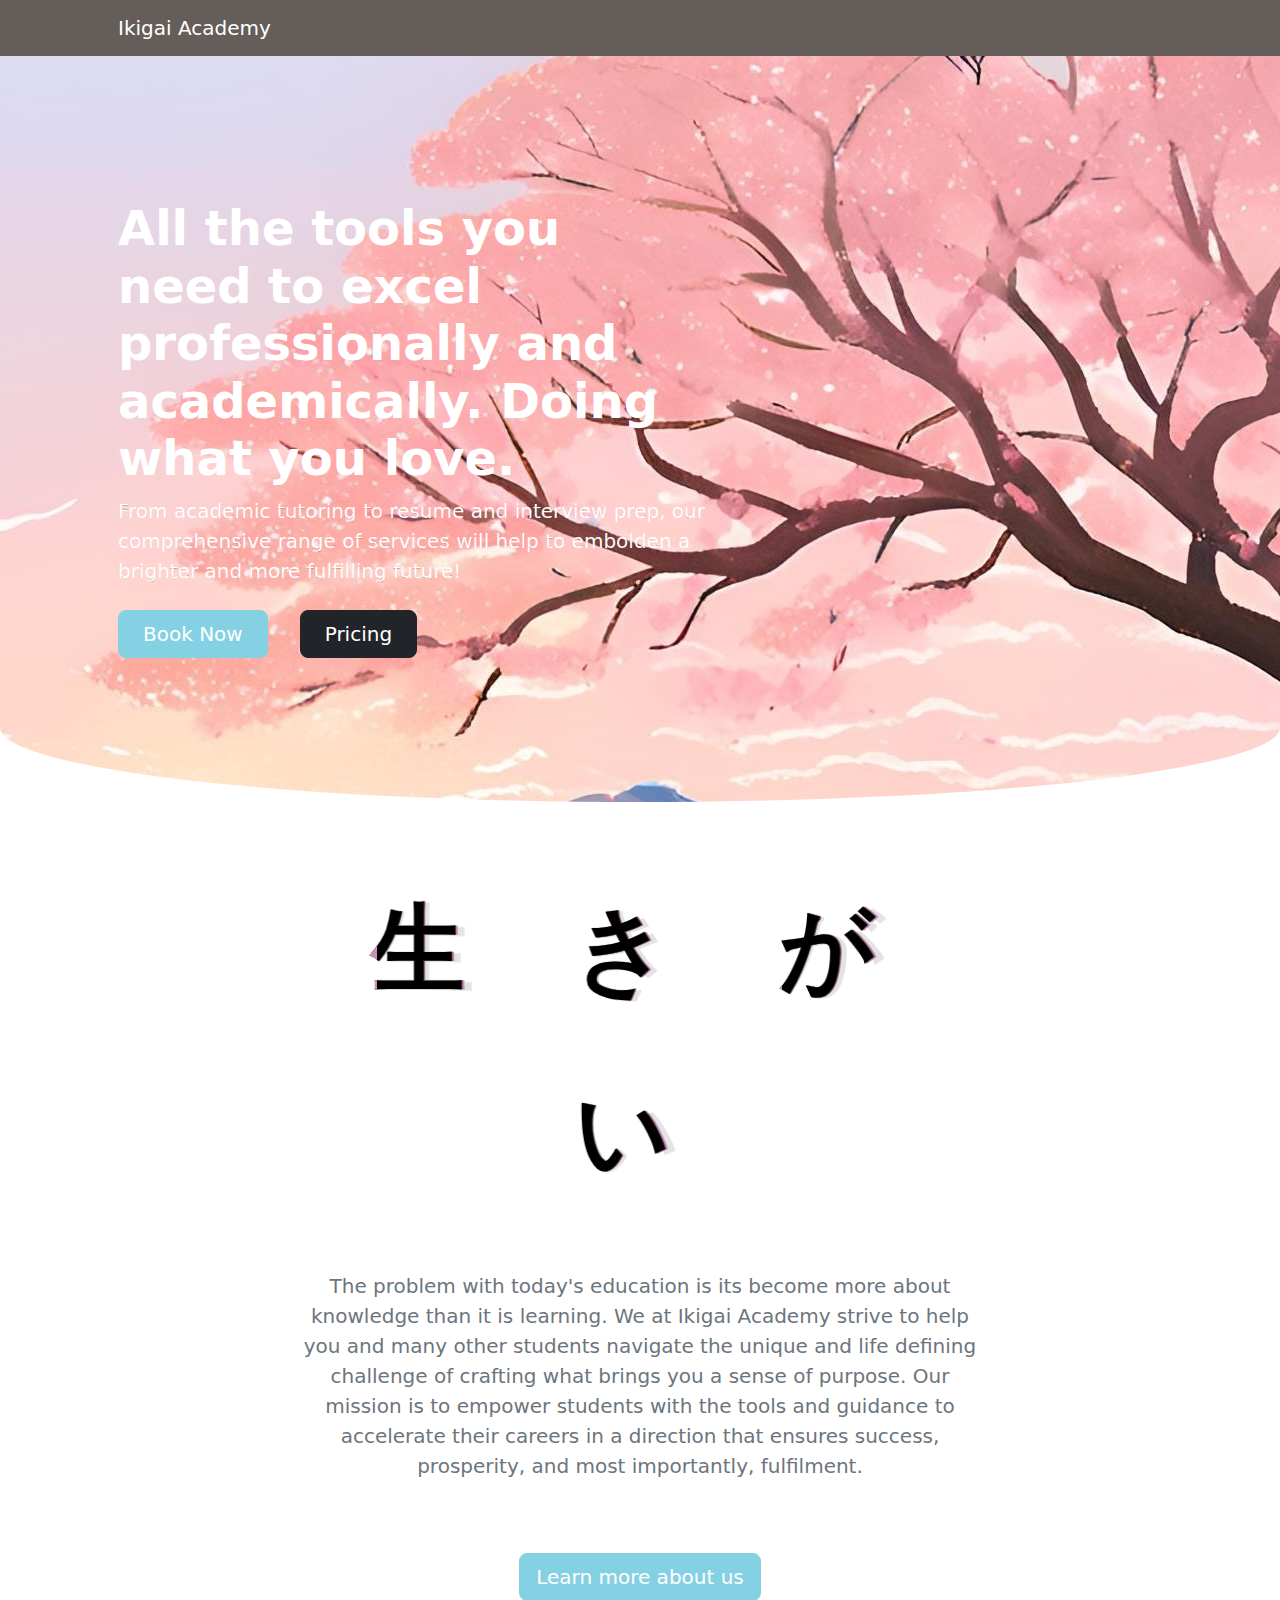
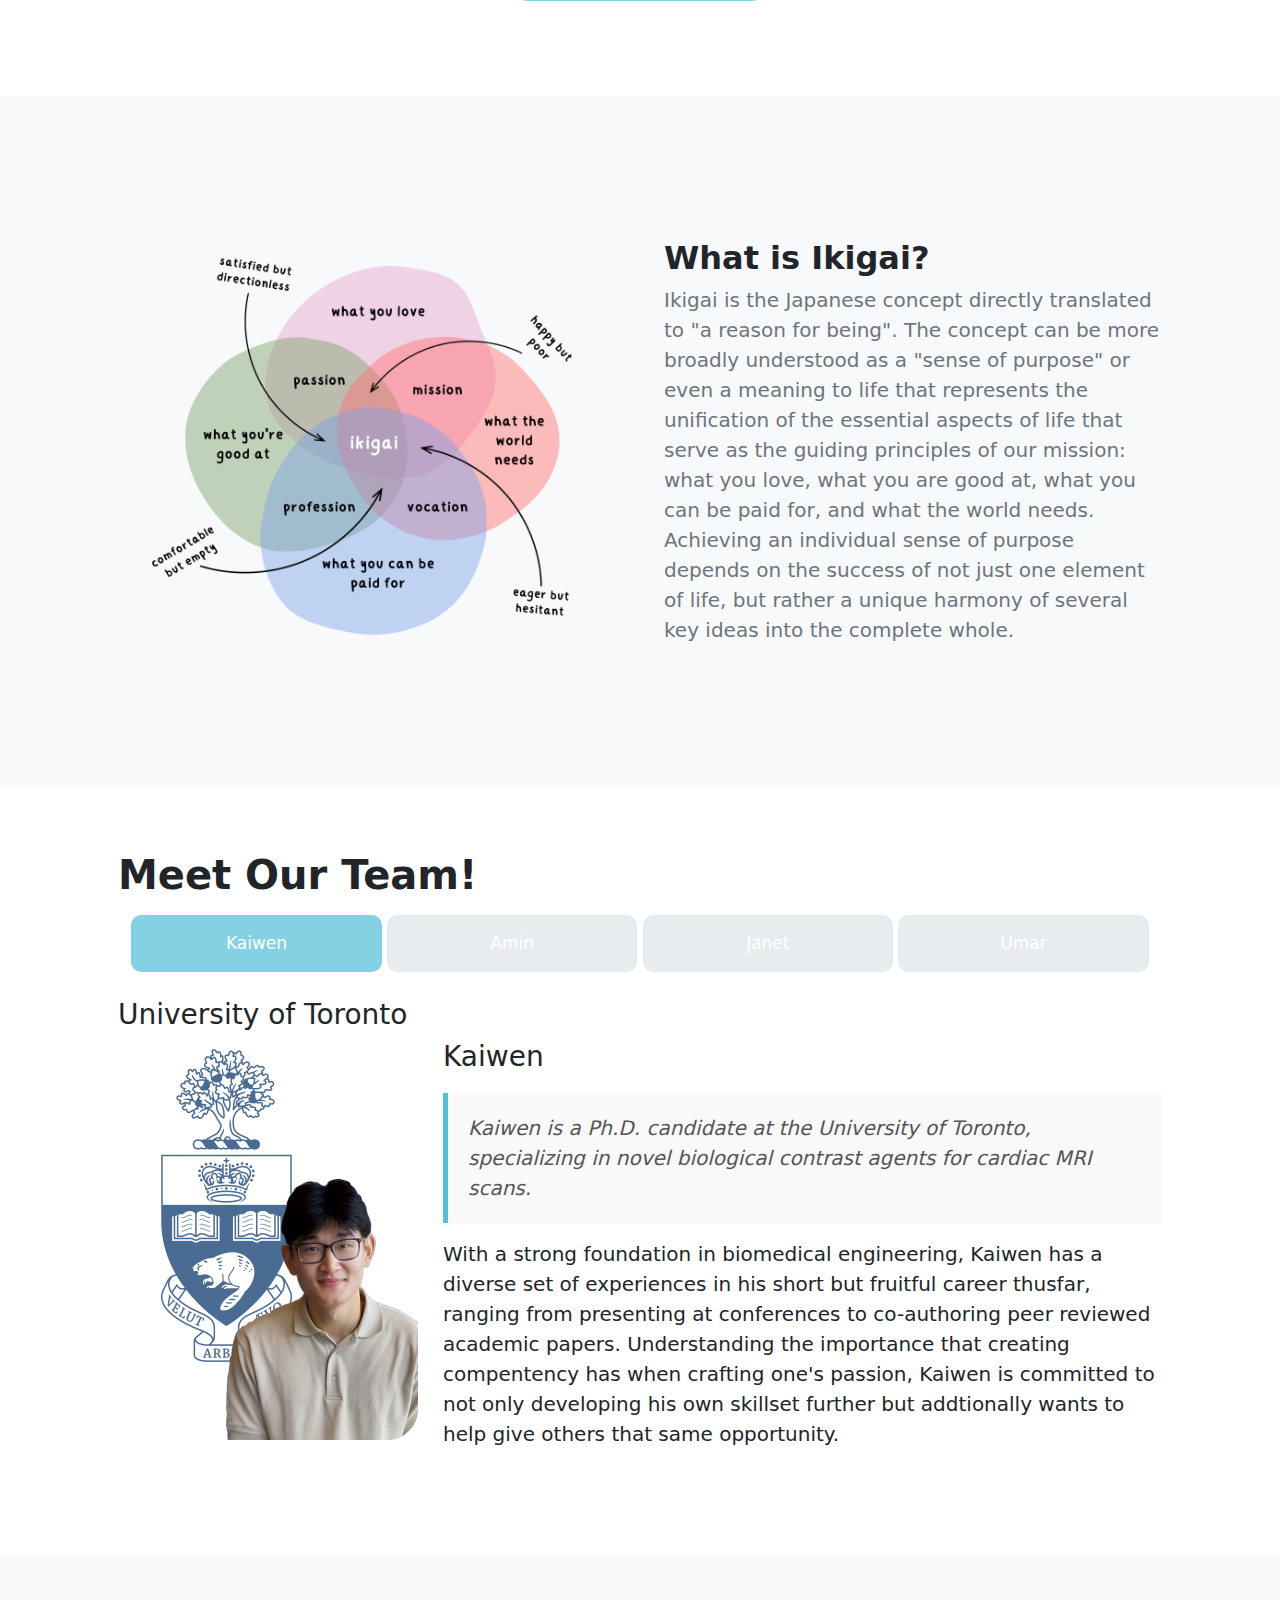
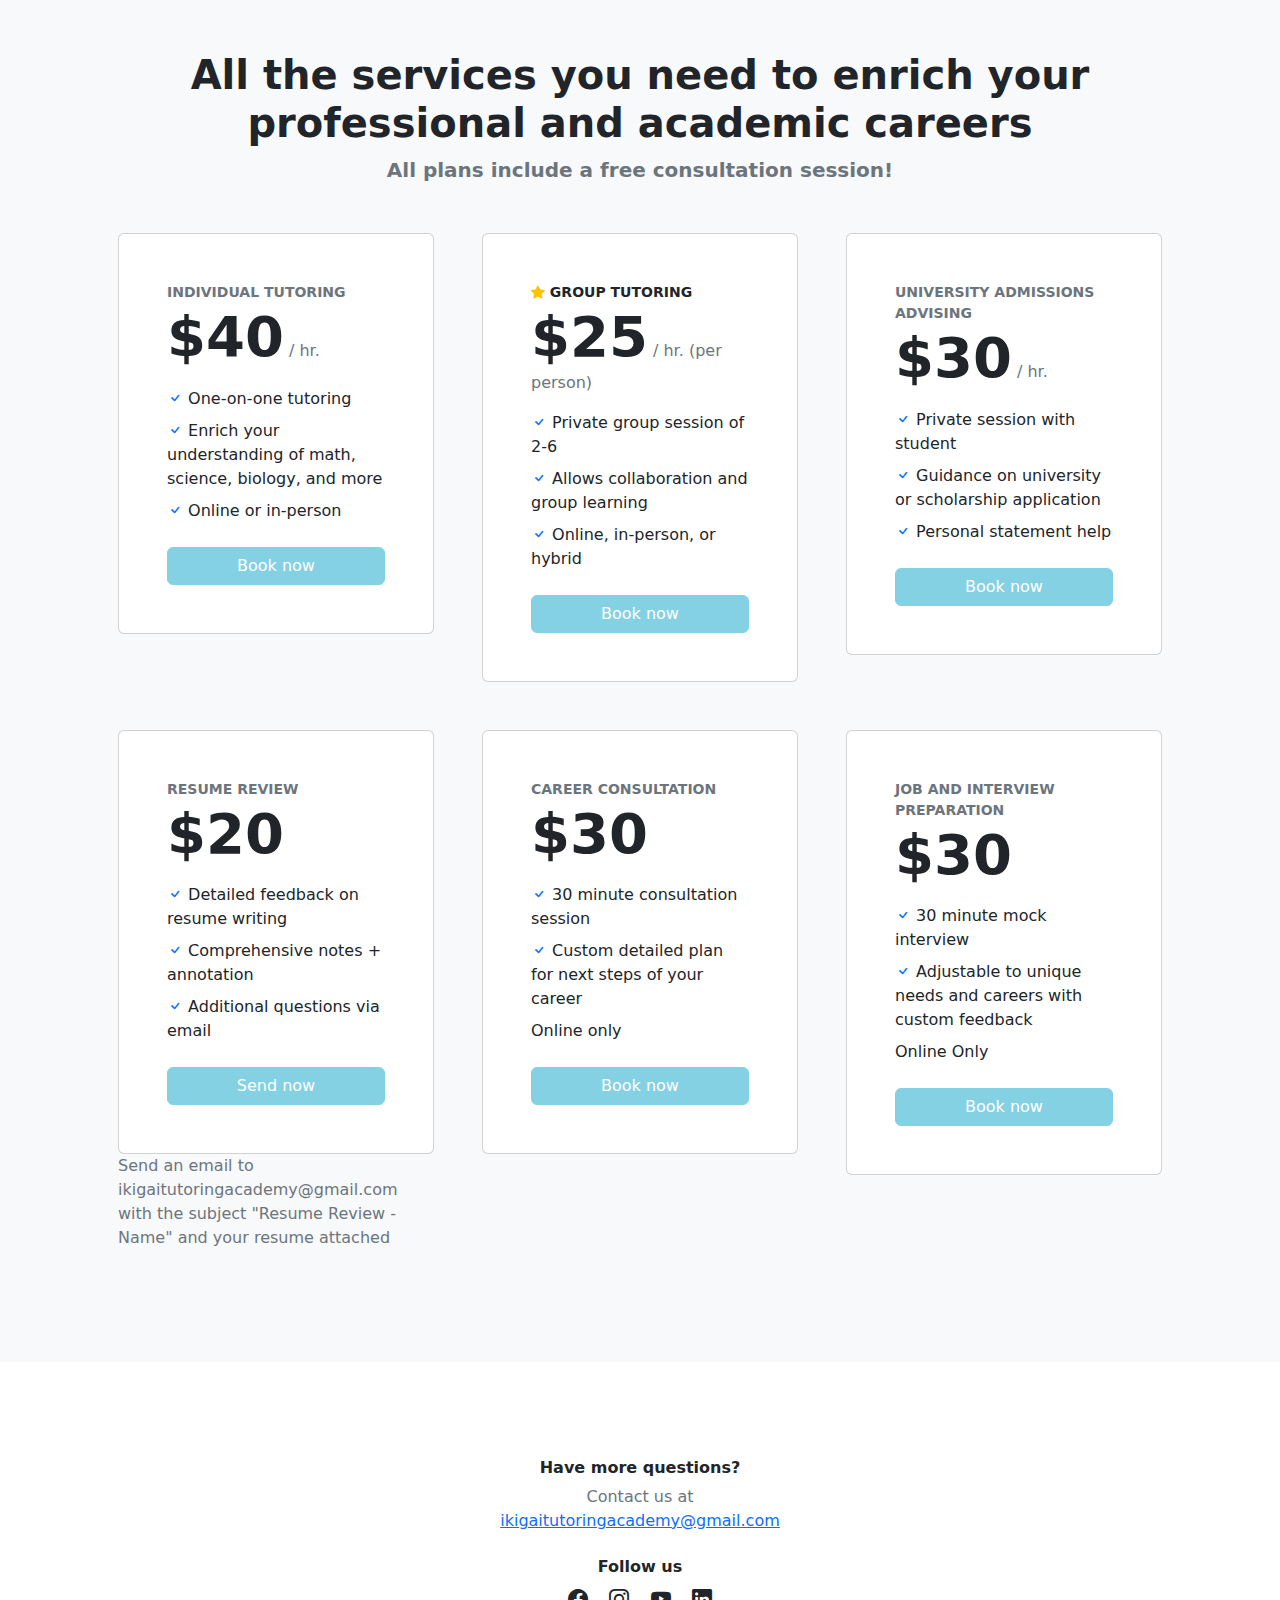
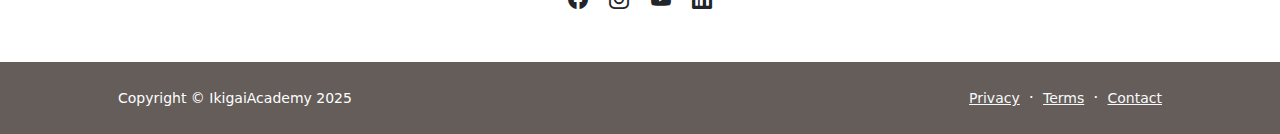
==== commit 22a8f73a: "chore: small aesthetic changes" ====
--- a/index.html
+++ b/index.html
@@ -3,7 +3,7 @@
     <head>
         <meta charset="utf-8" />
         <meta name="viewport" content="width=device-width, initial-scale=1, shrink-to-fit=no" />
-        <meta name="description" content= Comprehensive academic services company offering academic tutoring, resume services, personal profile and admissions services, job interview and leetcode preparation, and more"" />
+        <meta name="description" content="Comprehensive academic services company offering academic tutoring, resume services, personal profile and admissions services, job interview and leetcode preparation, and more" />
         <meta name="author" content="Johnny and Umar" />
         <title>Ikigai Academy Website</title>
         <!-- Favicon-->
@@ -36,7 +36,7 @@
             <!-- Header-->
             <header class="bg-sakurai py-5 header-box">
                 <div class="container px-5">
-                    <div class="row gx-5 align-items-center justify-content-center">
+                    <div class="row gx-5 align-items-center justify-content-left py-5">
                         <div class="col-lg-8 col-xl-7 col-xxl-6">
                             <div class="my-5 text-center text-xl-start">
                                 <h1 class="display-5 fw-bolder text-white mb-2">All the tools you need to excel professionally and academically. Doing what you love.</h1>
@@ -53,17 +53,17 @@
             </header>
             <div class="container px-5 pt-4">
                 <div class="row justify-content-center">
-                    <div class="col-lg-8 col-xxl-6">
+                    <div class="col-lg-8 col-xxl-8">
                         <div class="text-center my-5">
                             <!-- <h1 class="fw-bolder mb-3 kerning"> 生 き が い</h1> -->
-                            <div class="foo">
+                            <div class="interactive-letters kerning my-5">
                                 <span class="letter" data-letter="生">生</span>
                                 <span class="letter" data-letter="き">き</span>
                                 <span class="letter" data-letter="が">が</span>
                                 <span class="letter" data-letter="い">い</span>
                               </div>
                             <p class="lead fw-normal text-muted mb-4">The problem with today's education is its become more about knowledge than it is learning. We at Ikigai Academy strive to help you and many other students navigate the unique and life defining challenge of crafting what brings you a sense of purpose. Our mission is to empower students with the tools and guidance to accelerate their careers in a direction that ensures success, prosperity, and most importantly, fulfilment. </p>
-                            <a class="btn btn-primary btn-lg" href="#meet-the-team">Learn more about us</a>
+                            <a class="btn btn-primary btn-lg my-5" href="#meet-the-team">Learn more about us</a>
                         </div>
                     </div>
                 </div>
